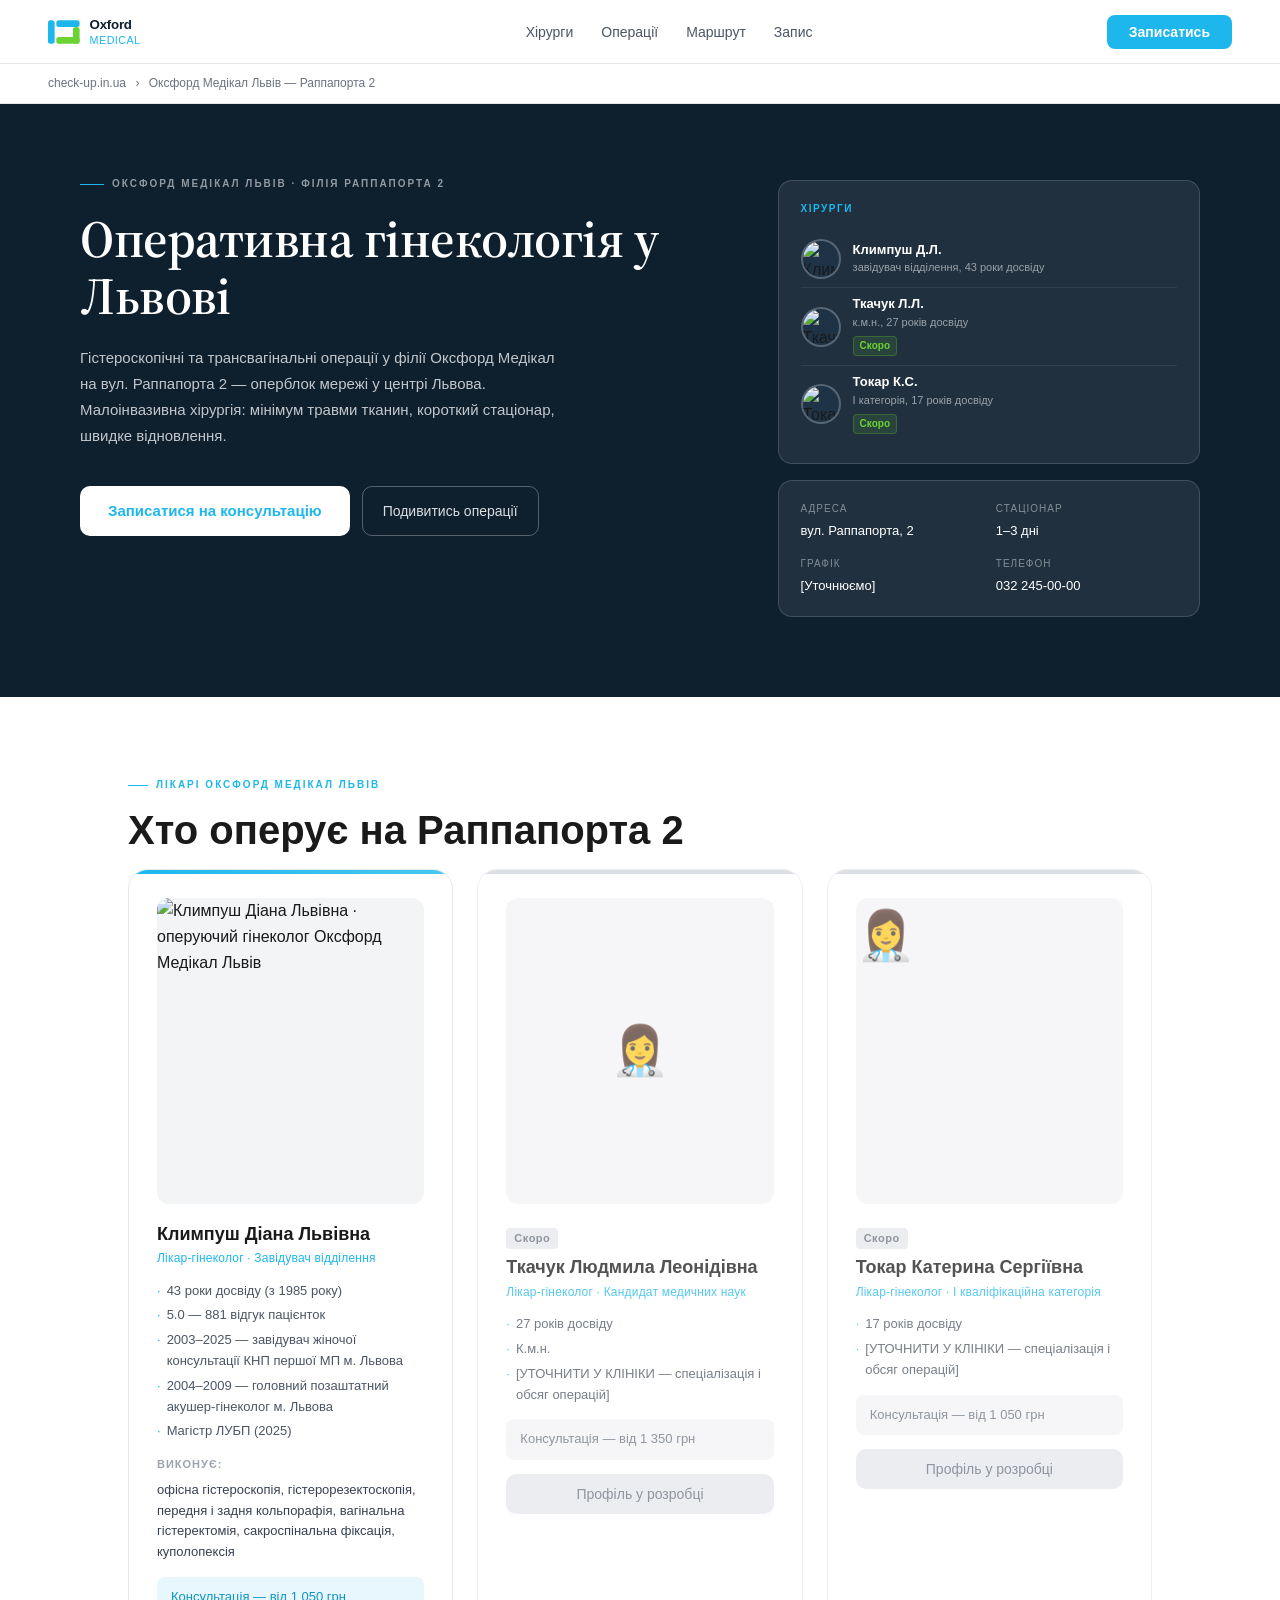
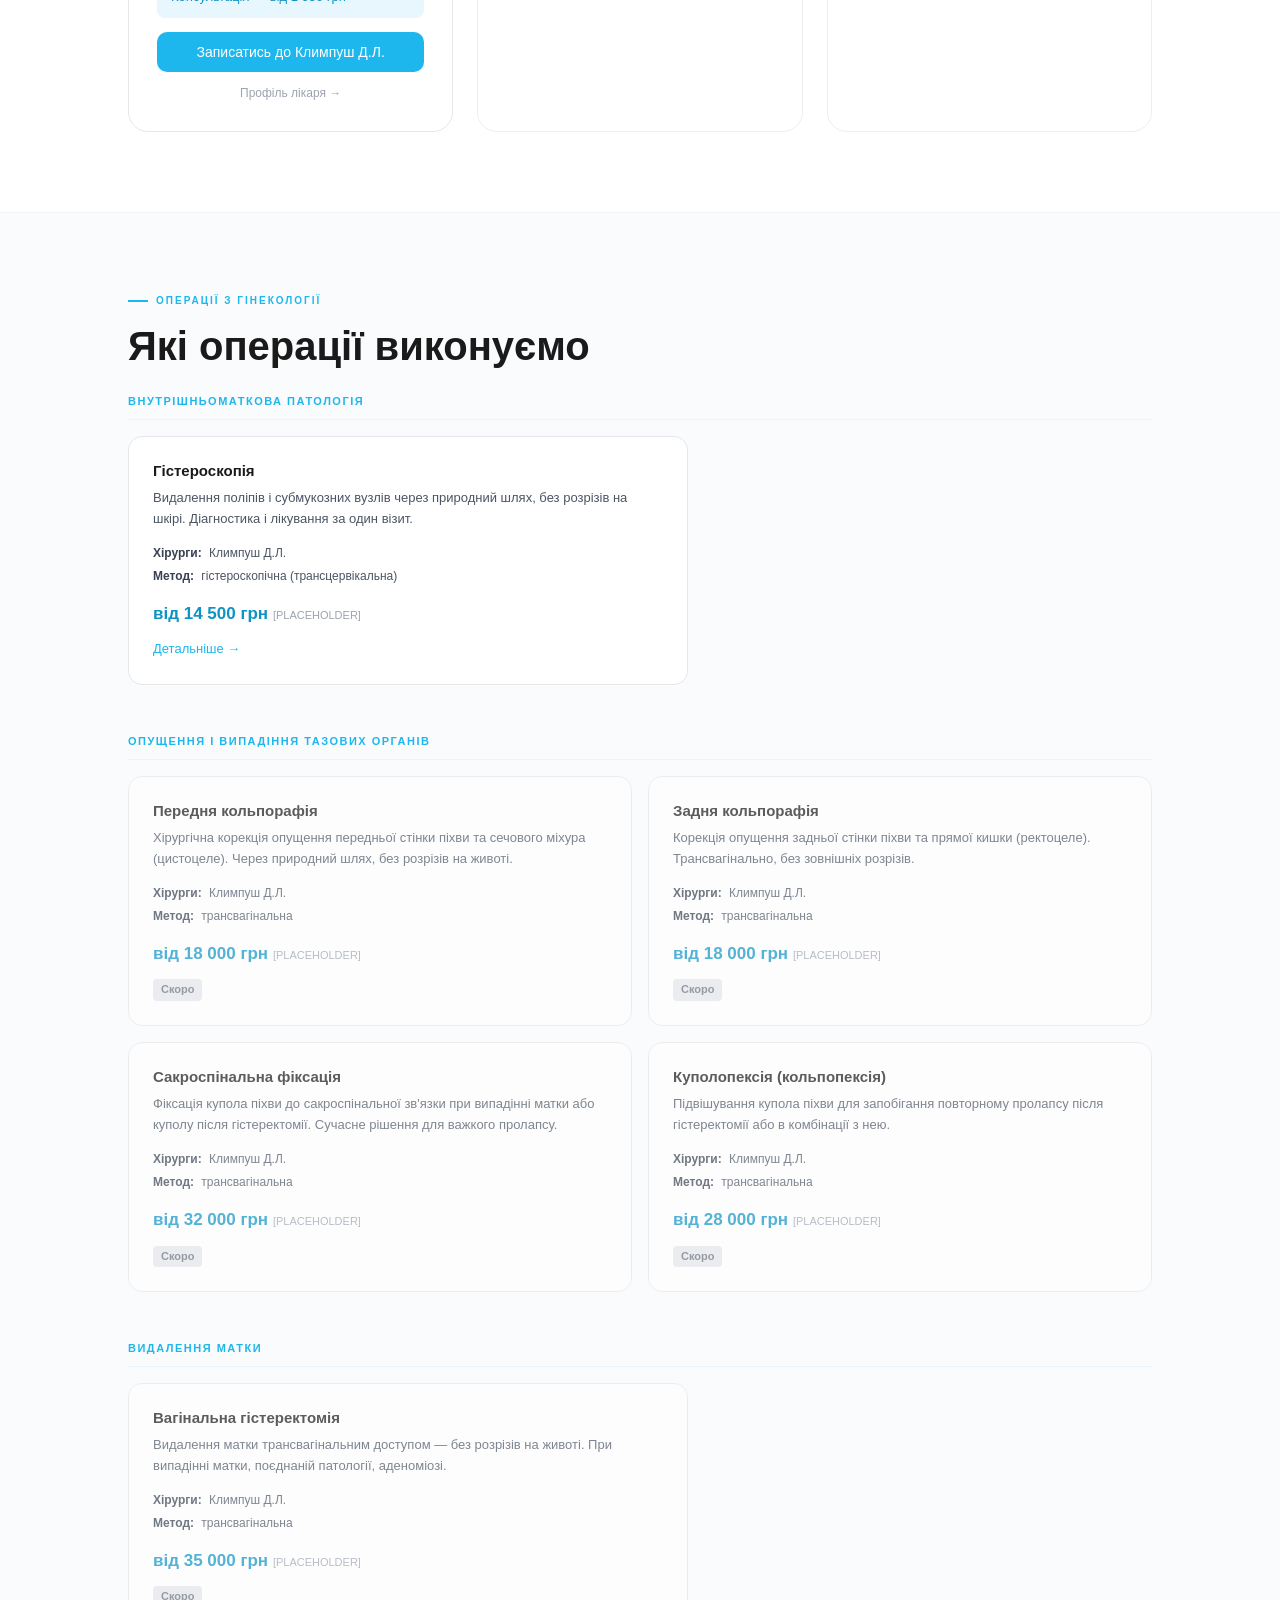
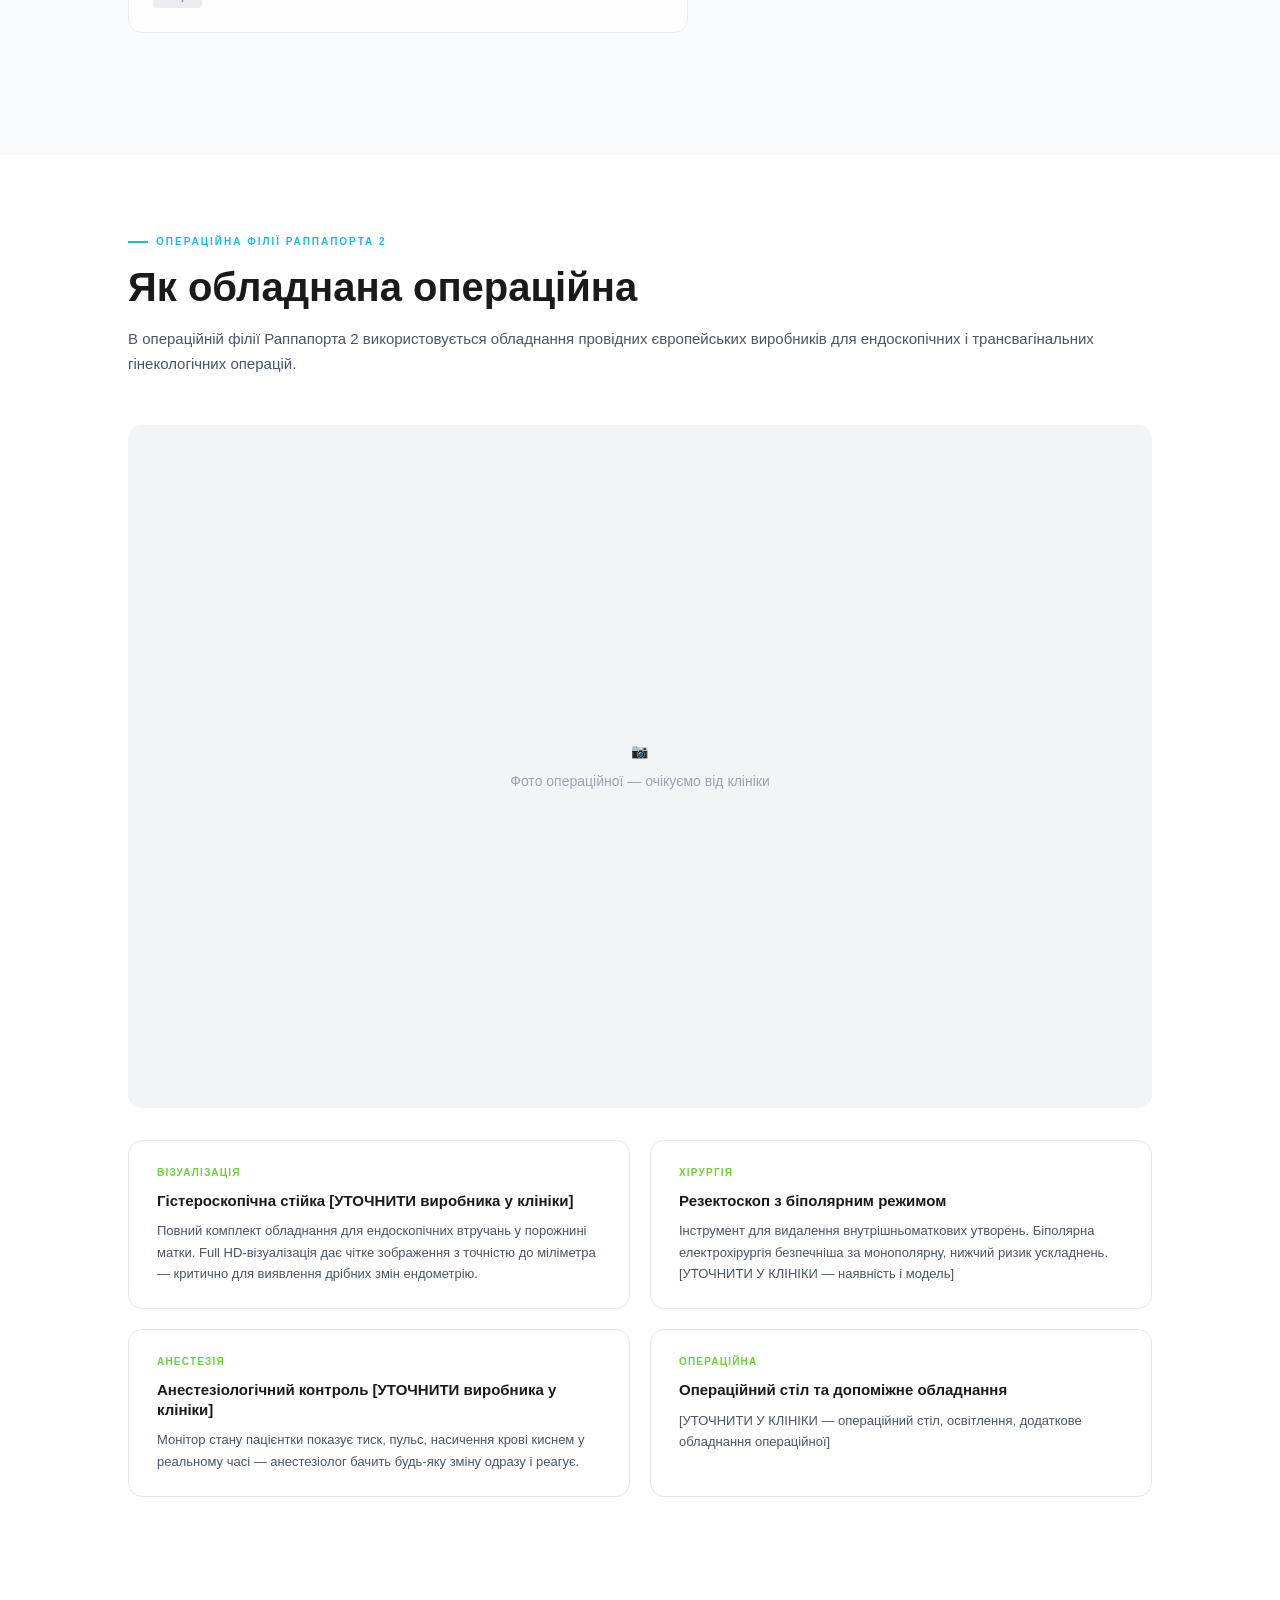
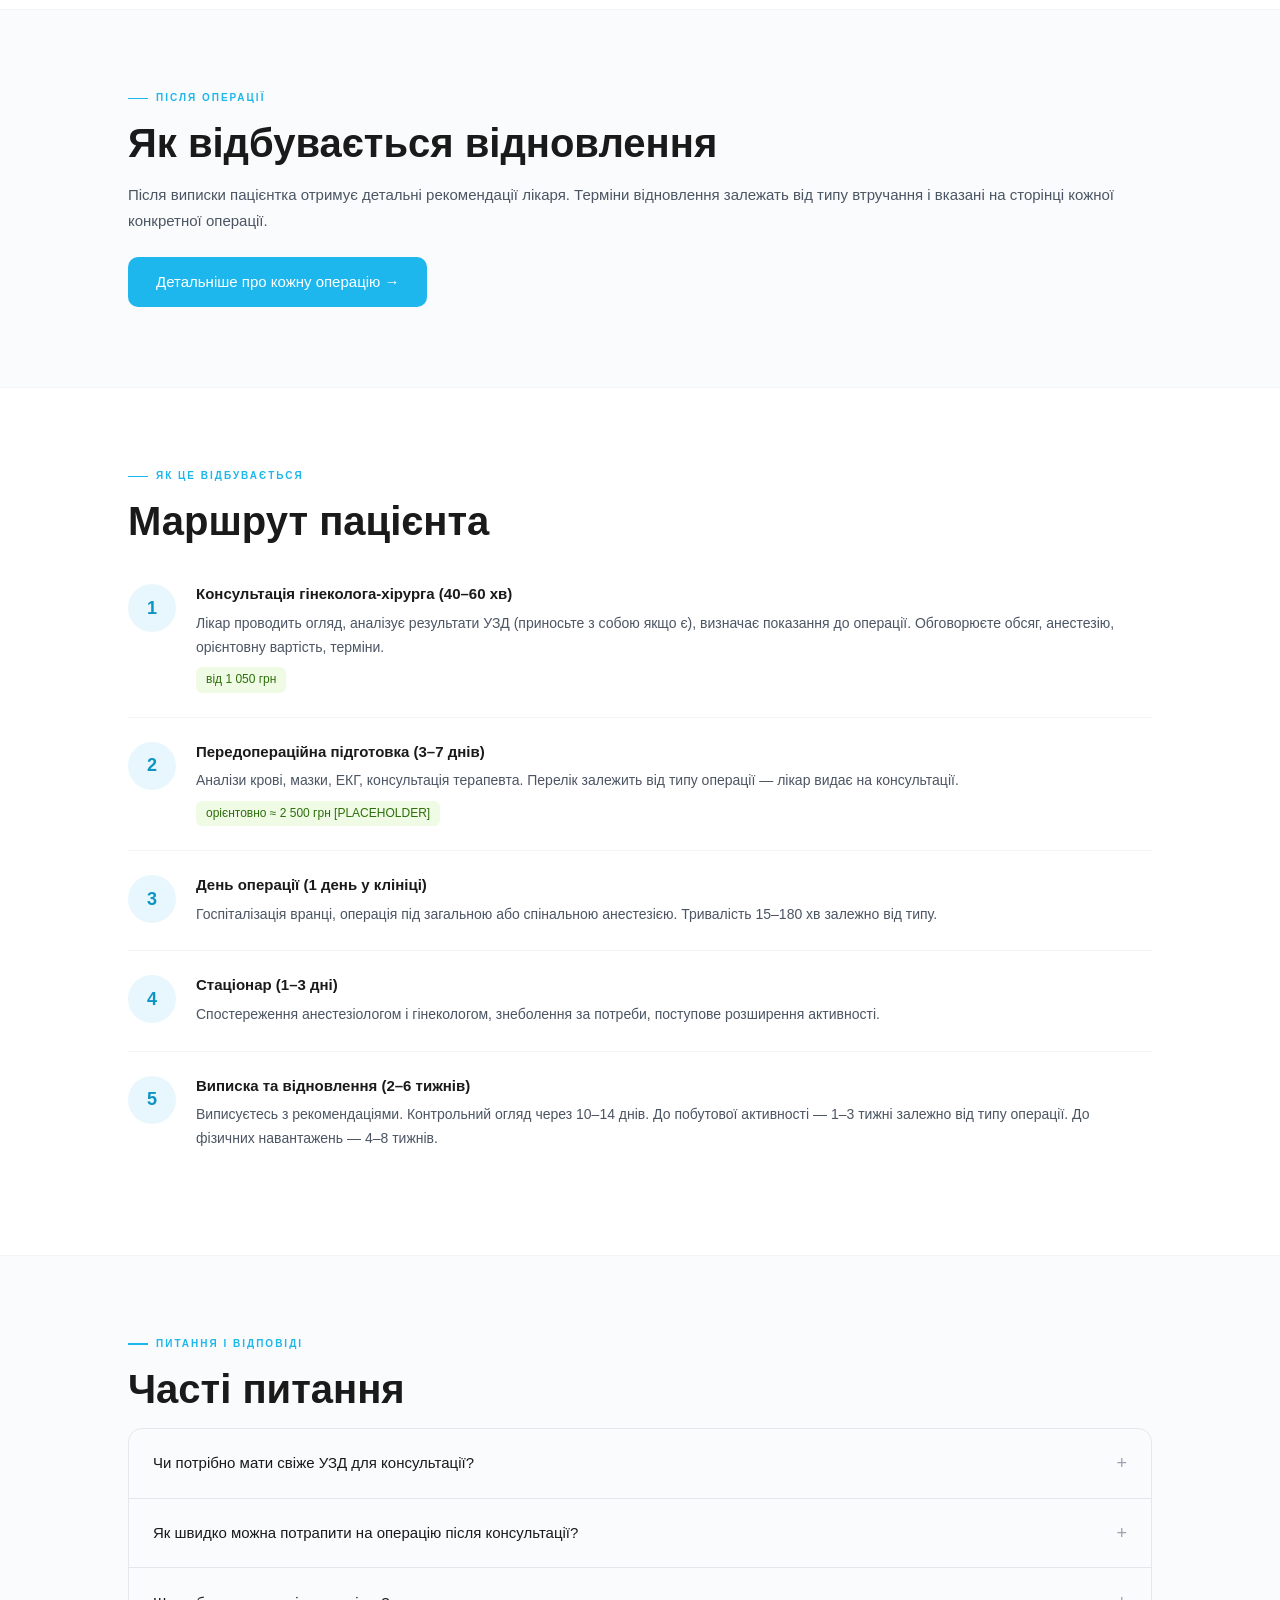
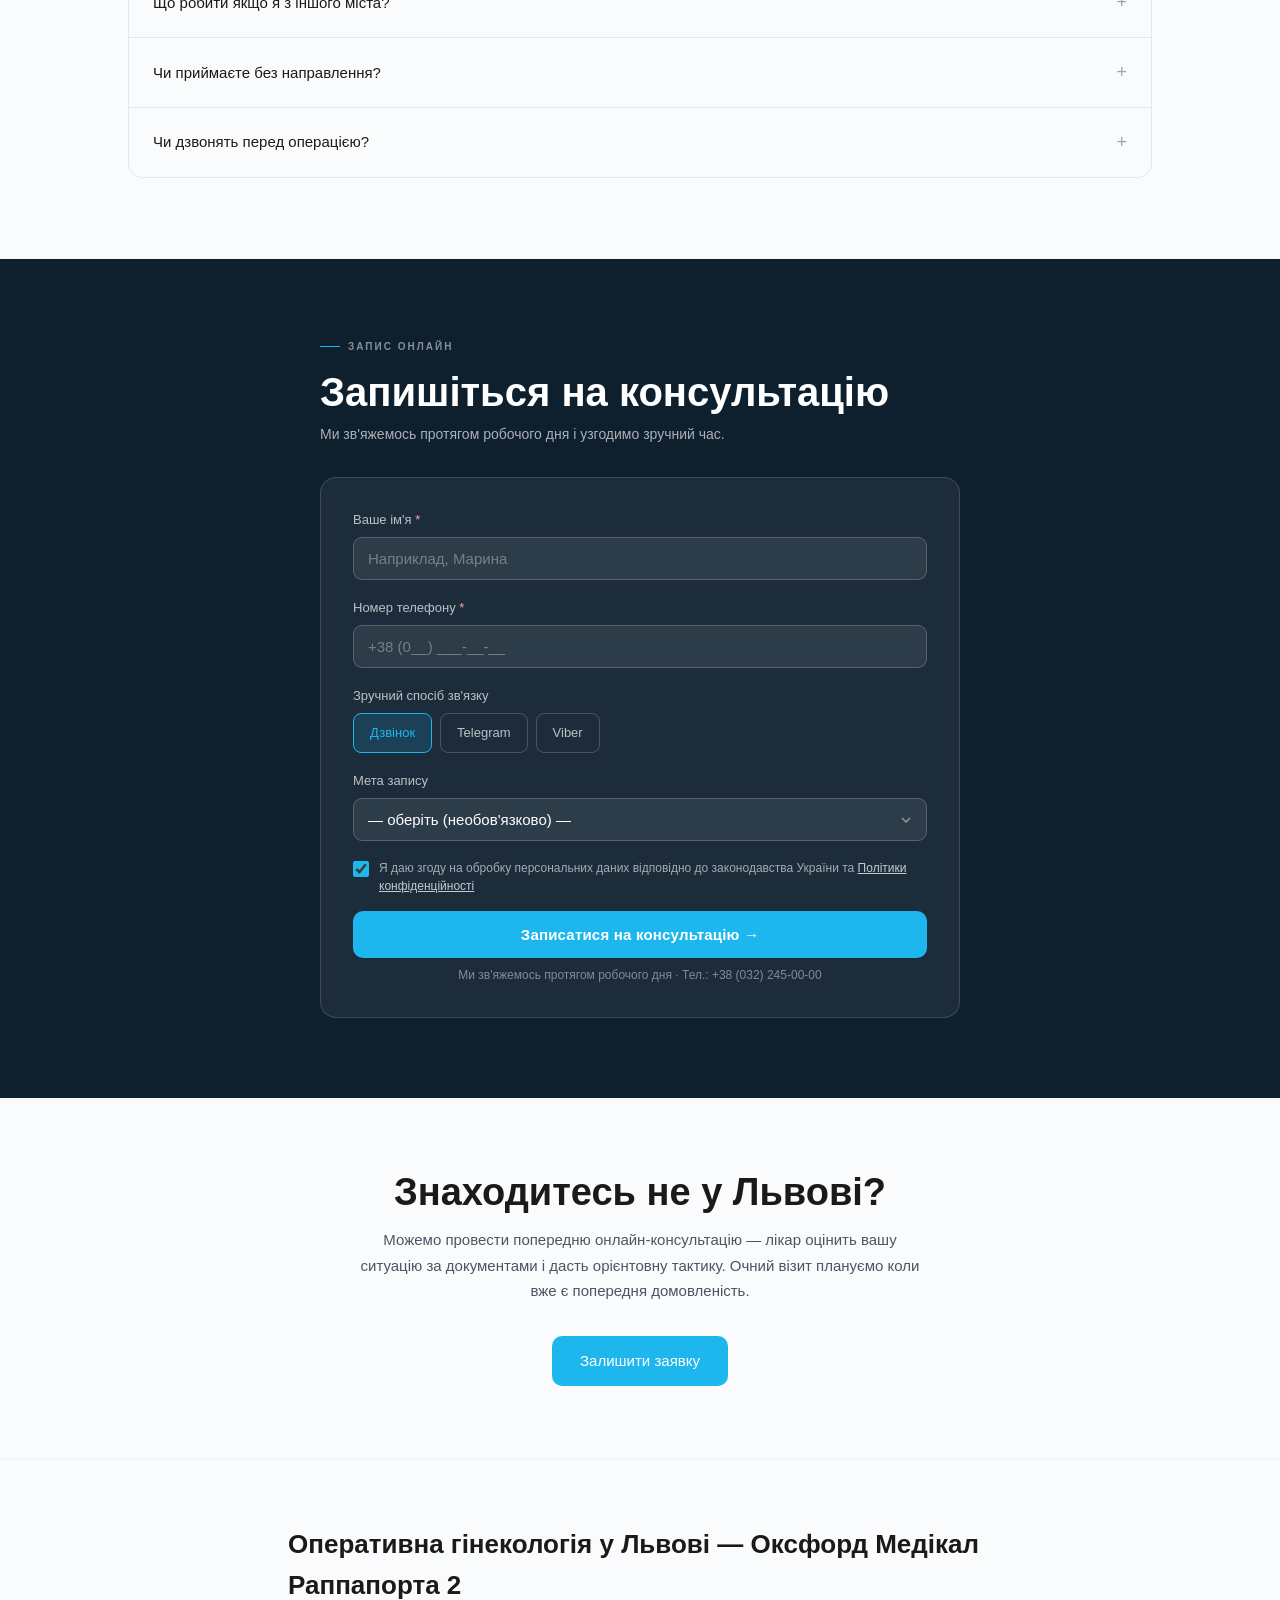
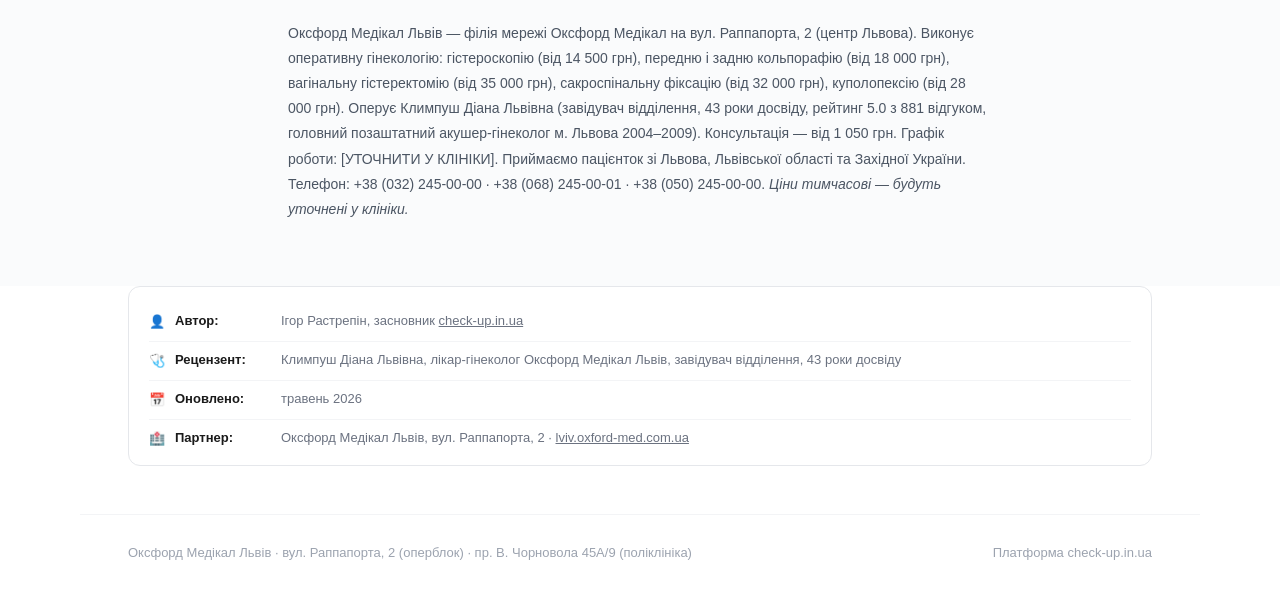
==== lviv/rappaporta/index.html @ 64e769ee "init: Oxford Medical Lviv — Release 1 (3 pages skeleton)" ====
<!DOCTYPE html>
<html lang="uk">
<head>
<meta charset="UTF-8"/>
<meta name="viewport" content="width=device-width,initial-scale=1.0"/>
<title>Оперативна гінекологія у Львові — Оксфорд Медікал, вул. Раппапорта 2</title>
<meta name="description" content="Оперативна гінекологія в Оксфорд Медікал Львів. Гістероскопія (офісна та оперативна), вагінальна гістеректомія, передня і задня кольпорафія, сакроспінальна фіксація, куполопексія. Хірурги вищої категорії. Стаціонар на Раппапорта 2. Запис на консультацію онлайн."/>
<link rel="canonical" href="https://oxford-med.check-up.in.ua/lviv/rappaporta"/>
<script type="application/ld+json">
[
  {
    "@context":"https://schema.org",
    "@type":"MedicalClinic",
    "name":"Оксфорд Медікал Львів — Філія Раппапорта 2",
    "address":{"@type":"PostalAddress","streetAddress":"вул. Раппапорта, 2","addressLocality":"Львів","addressRegion":"Львівська область","addressCountry":"UA"},
    "url":"https://oxford-med.check-up.in.ua/lviv/rappaporta",
    "telephone":"+380322450000",
    "medicalSpecialty":"Gynecology",
    "sameAs":"https://lviv.oxford-med.com.ua/"
  },
  {
    "@context":"https://schema.org",
    "@type":"ItemList",
    "name":"Операції з гінекології — Оксфорд Медікал Львів",
    "itemListElement":[
      {"@type":"ListItem","position":1,"name":"Гістероскопія","url":"https://oxford-med.check-up.in.ua/lviv/gisteroskopia"}
    ]
  },
  {
    "@context":"https://schema.org",
    "@type":"FAQPage",
    "mainEntity":[
      {"@type":"Question","name":"Чи потрібно мати свіже УЗД для консультації?","acceptedAnswer":{"@type":"Answer","text":"Бажано. Якщо у вас є УЗД за останні 1–3 місяці — приносьте з собою. Якщо немає або давніше — лікар може зробити УЗД на консультації або призначити обстеження. Це не критично для першого візиту."}},
      {"@type":"Question","name":"Як швидко можна потрапити на операцію після консультації?","acceptedAnswer":{"@type":"Answer","text":"Зазвичай 7–14 днів — стільки часу займає підготовка (аналізи, ЕКГ, консультація терапевта). Якщо у вас уже є частина обстежень, терміни скорочуються."}},
      {"@type":"Question","name":"Що робити якщо я з іншого міста?","acceptedAnswer":{"@type":"Answer","text":"Можлива попередня онлайн-консультація — лікар оцінює ситуацію за фото документів і УЗД, дає орієнтовну тактику. Очний візит плануємо коли вже є попередня домовленість. Стаціонар надається у клініці на час відновлення."}},
      {"@type":"Question","name":"Чи приймаєте без направлення?","acceptedAnswer":{"@type":"Answer","text":"Так. Запис прямий — за телефоном +38 (032) 245-00-00 або через форму на сайті. Направлення не потрібне."}},
      {"@type":"Question","name":"Чи дзвонять перед операцією?","acceptedAnswer":{"@type":"Answer","text":"Так. Координатор зв'язується з вами після подачі заявки протягом робочого дня, узгоджує дату консультації і відповідає на ваші питання. На самій консультації лікар дає повний план дій."}}
    ]
  },
  {
    "@context":"https://schema.org",
    "@type":"BreadcrumbList",
    "itemListElement":[
      {"@type":"ListItem","position":1,"name":"check-up.in.ua","item":"https://check-up.in.ua"},
      {"@type":"ListItem","position":2,"name":"Оксфорд Медікал Львів","item":"https://oxford-med.check-up.in.ua/lviv/rappaporta"}
    ]
  }
]
</script>
<link rel="stylesheet" href="/assets/css/brand-tokens.css">
<link rel="preconnect" href="https://fonts.googleapis.com"/>
<link rel="preconnect" href="https://fonts.gstatic.com" crossorigin/>
<link href="https://fonts.googleapis.com/css2?family=Source+Serif+4:opsz,wght@8..60,400;8..60,600;8..60,700&family=Fixel+Display:wght@600;700&family=Fixel+Text:wght@400;500;600&display=swap" rel="stylesheet">
<style>
*,*::before,*::after{box-sizing:border-box;margin:0;padding:0}
body{font-family:'Fixel Text',sans-serif;background:#fff;color:var(--gray-900);line-height:1.6;-webkit-font-smoothing:antialiased}

/* NAV */
.nav{display:flex;align-items:center;justify-content:space-between;padding:0 48px;height:64px;border-bottom:1px solid var(--gray-200);position:sticky;top:0;background:rgba(255,255,255,.97);backdrop-filter:blur(8px);z-index:200}
.nav-brand{display:flex;align-items:center;gap:10px;text-decoration:none}
.nav-logo-img{height:40px;width:auto}
.nav-links{display:flex;gap:28px;list-style:none}
.nav-links a{text-decoration:none;color:var(--gray-600);font-size:14px;font-weight:400;cursor:pointer;transition:color .15s}
.nav-links a:hover{color:var(--ox-cyan)}
.nav-cta{background:var(--ox-cyan);color:#fff;border:none;padding:9px 22px;border-radius:8px;font-size:14px;font-weight:600;cursor:pointer;font-family:'Fixel Text',sans-serif;transition:background .2s}
.nav-cta:hover{background:var(--ox-cyan-dark)}

/* BREADCRUMB */
.breadcrumb-nav-top{font-size:12px;color:var(--gray-500);padding:10px 48px;background:#fff;border-bottom:1px solid var(--gray-200)}
.breadcrumb-nav-top a{color:var(--gray-500);text-decoration:none}
.breadcrumb-nav-top a:hover{color:var(--ox-cyan)}
.breadcrumb-nav-top span{margin:0 6px}

/* HERO — темний фон ink, без градієнту */
.hero-dark{background:var(--ink);padding:72px 48px 80px}
.hero-grid{max-width:1120px;margin:0 auto;display:grid;grid-template-columns:1.2fr 0.8fr;gap:64px;align-items:start}
.hero-eyebrow{font-size:10px;font-weight:600;letter-spacing:2px;text-transform:uppercase;color:rgba(255,255,255,.55);margin-bottom:18px;display:flex;align-items:center;gap:8px}
.hero-eyebrow::before{content:'';width:24px;height:1px;background:var(--ox-cyan);flex-shrink:0}
/* H1 — БЕЗ italic, weight 600, normal */
.hero-h1{font-family:'Source Serif 4',serif;font-style:normal;font-weight:600;font-size:52px;color:#fff;line-height:1.1;margin-bottom:20px;letter-spacing:-.5px}
.hero-sub{font-size:15px;color:rgba(255,255,255,.75);line-height:1.75;margin-bottom:36px;max-width:480px}
.hero-actions{display:flex;gap:12px;flex-wrap:wrap}
.btn-primary-white{background:#fff;color:var(--ox-cyan);border:none;padding:13px 28px;border-radius:10px;font-size:15px;font-weight:600;cursor:pointer;font-family:'Fixel Text',sans-serif;transition:all .2s;text-decoration:none;display:inline-block}
.btn-primary-white:hover{background:var(--ox-cyan-light);transform:translateY(-1px)}
.btn-ghost-white{background:transparent;color:rgba(255,255,255,.85);border:1.5px solid rgba(255,255,255,.3);padding:13px 20px;border-radius:10px;font-size:14px;font-weight:500;cursor:pointer;font-family:'Fixel Text',sans-serif;transition:all .2s;text-decoration:none;display:inline-block}
.btn-ghost-white:hover{border-color:rgba(255,255,255,.65);color:#fff}

/* HERO RIGHT */
.hero-right{display:flex;flex-direction:column;gap:16px;margin-top:4px}
.hero-surgeons{background:rgba(255,255,255,.08);border:1px solid rgba(255,255,255,.15);border-radius:14px;padding:20px 22px}
.hero-surgeons-label{font-size:10px;font-weight:600;letter-spacing:1.5px;text-transform:uppercase;color:var(--ox-cyan);margin-bottom:14px}
.surgeon-mini{display:flex;align-items:center;gap:12px;padding:8px 0}
.surgeon-mini+.surgeon-mini{border-top:1px solid rgba(255,255,255,.08)}
.surgeon-mini-avatar{width:40px;height:40px;border-radius:50%;border:2px solid rgba(255,255,255,.25);overflow:hidden;flex-shrink:0;background:var(--ink-soft)}
.surgeon-mini-avatar img{width:100%;height:100%;object-fit:cover;object-position:center top}
.surgeon-mini-name{font-size:13px;font-weight:600;color:#fff;line-height:1.2}
.surgeon-mini-role{font-size:11px;color:rgba(255,255,255,.55);margin-top:2px}
.surgeon-mini-badge{display:inline-block;font-size:10px;font-weight:600;color:var(--ox-green);background:rgba(107,211,51,.12);border:1px solid rgba(107,211,51,.25);border-radius:4px;padding:1px 6px;margin-top:3px}
.hero-metrics{background:rgba(255,255,255,.08);border:1px solid rgba(255,255,255,.15);border-radius:14px;padding:20px 22px;display:grid;grid-template-columns:1fr 1fr;gap:14px}
.metric-label{font-size:10px;font-weight:500;text-transform:uppercase;letter-spacing:1px;color:rgba(255,255,255,.45);margin-bottom:4px}
.metric-value{font-size:13px;color:#fff;font-weight:500}

/* SECTION */
.section{max-width:1120px;margin:0 auto;padding:80px 48px}
.section-eyebrow{font-size:10px;font-weight:600;letter-spacing:2px;text-transform:uppercase;color:var(--ox-cyan);margin-bottom:14px;display:flex;align-items:center;gap:8px}
.section-eyebrow::before{content:'';width:20px;height:1.5px;background:var(--ox-cyan);flex-shrink:0}
.section-title{font-family:'Fixel Display',sans-serif;font-size:40px;font-weight:600;color:var(--gray-900);line-height:1.15;margin-bottom:16px}
.section-sub{font-size:15px;color:var(--gray-600);line-height:1.7;margin-bottom:48px}
.bg-gray{background:var(--gray-50);border-top:1px solid var(--gray-100);border-bottom:1px solid var(--gray-100)}

/* DOCTOR CARDS */
.doctors-grid{display:grid;grid-template-columns:repeat(3,1fr);gap:24px}
.doc-card{border:1.5px solid var(--gray-200);border-radius:20px;padding:28px;transition:all .25s;position:relative;overflow:hidden;background:#fff}
.doc-card.live:hover{border-color:var(--ox-cyan);box-shadow:var(--shadow-lg);transform:translateY(-2px)}
.doc-card.placeholder{opacity:.75}
.dc-tag-strip{position:absolute;top:0;left:0;right:0;height:4px;border-radius:20px 20px 0 0}
.dc-strip-cyan{background:linear-gradient(90deg,var(--ox-cyan),#48C7F0)}
.dc-strip-muted{background:var(--gray-300)}
.doc-photo{width:100%;aspect-ratio:280/320;border-radius:12px;overflow:hidden;margin-bottom:20px;background:var(--gray-100)}
.doc-photo img{width:100%;height:100%;object-fit:cover;object-position:center top}
.doc-name{font-family:'Fixel Display',sans-serif;font-size:18px;font-weight:600;color:var(--gray-900);margin-bottom:4px;line-height:1.2}
.doc-role{font-size:12px;color:var(--ox-cyan);font-weight:500;margin-bottom:12px;letter-spacing:.2px}
.doc-creds{display:flex;flex-direction:column;gap:4px;margin-bottom:14px}
.doc-cred-item{font-size:13px;color:var(--gray-600);display:flex;align-items:flex-start;gap:6px}
.doc-cred-item::before{content:'·';color:var(--ox-cyan);flex-shrink:0}
.doc-performs{margin-bottom:14px}
.doc-performs-label{font-size:11px;font-weight:600;text-transform:uppercase;letter-spacing:1px;color:var(--gray-400);margin-bottom:6px}
.doc-performs-list{font-size:13px;color:var(--gray-700);line-height:1.6}
.doc-price-row{background:var(--ox-cyan-light);border-radius:8px;padding:10px 14px;font-size:13px;color:var(--ox-cyan-dark);font-weight:500;margin-bottom:14px}
.doc-book{width:100%;border:none;padding:12px;border-radius:10px;font-size:14px;font-weight:500;cursor:pointer;font-family:'Fixel Text',sans-serif;transition:all .2s;margin-bottom:8px}
.db-cyan{background:var(--ox-cyan);color:#fff}
.db-cyan:hover{background:var(--ox-cyan-dark)}
.db-disabled{background:var(--gray-200);color:var(--gray-500);cursor:not-allowed}
.dc-profile-link{display:block;text-align:center;font-size:12px;color:var(--gray-400);text-decoration:none;margin-top:4px}
.dc-profile-link:hover{color:var(--ox-cyan)}
.soon-badge{display:inline-block;background:var(--gray-200);color:var(--gray-500);font-size:11px;font-weight:600;border-radius:4px;padding:2px 8px;margin-bottom:8px;letter-spacing:.5px}

/* OPERATIONS CARDS */
.ops-group{margin-bottom:40px}
.ops-group-label{font-size:11px;font-weight:600;letter-spacing:1.5px;text-transform:uppercase;color:var(--ox-cyan);padding:8px 0;margin-bottom:16px;border-bottom:1px solid var(--ox-cyan-light);display:flex;align-items:center;gap:8px}
.ops-grid{display:grid;grid-template-columns:repeat(3,1fr);gap:16px}
.ops-grid-2{grid-template-columns:repeat(2,1fr)}
.ops-grid-1{grid-template-columns:1fr;max-width:560px}
.ops-card{background:#fff;border:1.5px solid var(--gray-200);border-radius:14px;padding:24px;display:flex;flex-direction:column;transition:all .2s;text-decoration:none;color:inherit}
.ops-card.live:hover{border-color:var(--ox-cyan);box-shadow:var(--shadow-md);transform:translateY(-1px)}
.ops-card.placeholder-card{opacity:.7;pointer-events:none}
.ops-name{font-size:15px;font-weight:600;color:var(--gray-900);margin-bottom:8px;line-height:1.3}
.ops-desc{font-size:13px;color:var(--gray-600);line-height:1.6;margin-bottom:14px;flex:1}
.ops-surgeons{font-size:12px;color:var(--gray-600);margin-bottom:4px}
.ops-surgeons strong,.ops-method strong{font-weight:600;color:var(--gray-700);margin-right:4px}
.ops-method{font-size:12px;color:var(--gray-600);margin-bottom:14px}
.ops-price{font-size:17px;font-weight:700;color:var(--ox-cyan-dark);margin-bottom:12px}
.ops-link{font-size:13px;color:var(--ox-cyan);font-weight:500;display:flex;align-items:center;gap:4px;margin-top:auto}
.ops-badge-soon{display:inline-block;background:var(--gray-200);color:var(--gray-500);font-size:11px;font-weight:600;border-radius:4px;padding:2px 8px;margin-top:auto;align-self:flex-start}

/* PLACEHOLDER BLOCK */
.placeholder-block{background:var(--gray-50);border:1.5px dashed var(--gray-300);border-radius:14px;padding:40px 32px;text-align:center;max-width:640px}
.placeholder-block p{font-size:14px;color:var(--gray-600);line-height:1.75;margin-bottom:20px}
.btn-placeholder{background:transparent;color:var(--ox-cyan);border:1.5px solid var(--ox-cyan);padding:10px 22px;border-radius:8px;font-size:14px;font-weight:500;cursor:pointer;font-family:'Fixel Text',sans-serif;transition:all .2s;text-decoration:none;display:inline-block}
.btn-placeholder:hover{background:var(--ox-cyan-light)}

/* EQUIPMENT CARDS */
.equip-grid{display:grid;grid-template-columns:repeat(2,1fr);gap:20px;margin-bottom:32px}
.equip-card{background:#fff;border:1.5px solid var(--gray-200);border-radius:14px;padding:24px 28px;transition:all .2s}
.equip-card:hover{border-color:var(--ox-cyan);box-shadow:var(--shadow-md)}
.equip-tag{font-size:10px;font-weight:600;letter-spacing:1.2px;text-transform:uppercase;color:var(--ox-green);margin-bottom:10px}
.equip-name{font-size:15px;font-weight:600;color:var(--gray-900);margin-bottom:10px;line-height:1.3}
.equip-desc{font-size:13px;color:var(--gray-600);line-height:1.65}
.or-photo{width:100%;border-radius:14px;overflow:hidden;margin:0 0 32px;aspect-ratio:3/2;background:var(--gray-100);display:flex;align-items:center;justify-content:center}
.or-photo img{width:100%;height:100%;object-fit:cover;display:block}
.or-photo-placeholder{font-size:14px;color:var(--gray-400);text-align:center}

/* ROUTE STEPS */
.route-steps{display:flex;flex-direction:column;gap:0}
.route-step{display:grid;grid-template-columns:48px 1fr;gap:20px;padding:24px 0;border-bottom:1px solid var(--gray-100)}
.route-step:last-child{border-bottom:none}
.step-num{width:48px;height:48px;border-radius:50%;background:var(--ox-cyan-light);color:var(--ox-cyan-dark);font-size:18px;font-weight:700;display:flex;align-items:center;justify-content:center;flex-shrink:0;font-family:'Fixel Display',sans-serif}
.step-title{font-size:15px;font-weight:600;color:var(--gray-900);margin-bottom:8px;line-height:1.3}
.step-desc{font-size:14px;color:var(--gray-600);line-height:1.7}
.step-note{display:inline-block;background:var(--ox-green-light);border-radius:6px;padding:3px 10px;font-size:12px;color:#2d6e0b;font-weight:500;margin-top:8px}

/* FAQ */
.faq-list{display:flex;flex-direction:column;border:1px solid var(--gray-200);border-radius:14px;overflow:hidden}
.faq-item{border-bottom:1px solid var(--gray-200)}
.faq-item:last-child{border-bottom:none}
.faq-q{display:flex;align-items:center;justify-content:space-between;padding:20px 24px;cursor:pointer;font-size:15px;font-weight:500;color:var(--gray-900);transition:background .15s;gap:12px}
.faq-q:hover{background:var(--gray-50)}
.faq-q.open{color:var(--ox-cyan)}
.faq-icon{font-size:18px;color:var(--gray-400);transition:transform .2s;flex-shrink:0}
.faq-q.open .faq-icon{transform:rotate(45deg);color:var(--ox-cyan)}
.faq-a{overflow:hidden;max-height:0;padding:0 24px;font-size:14px;color:var(--gray-600);line-height:1.7;transition:max-height .3s ease,padding .3s ease}
.faq-a.open{max-height:600px;padding:0 24px 20px}

/* INLINE FORM */
.inline-form-section{background:var(--ink);padding:80px 48px}
.inline-form-inner{max-width:640px;margin:0 auto}
.inline-form-eyebrow{font-size:10px;font-weight:600;letter-spacing:2px;text-transform:uppercase;color:rgba(255,255,255,.5);margin-bottom:14px;display:flex;align-items:center;gap:8px}
.inline-form-eyebrow::before{content:'';width:20px;height:1px;background:var(--ox-cyan);flex-shrink:0}
.inline-form-title{font-family:'Fixel Display',sans-serif;font-size:40px;font-weight:600;color:#fff;margin-bottom:8px;line-height:1.15}
.inline-form-sub{font-size:14px;color:rgba(255,255,255,.65);margin-bottom:32px;line-height:1.6}
.if-form{background:rgba(255,255,255,.06);border:1px solid rgba(255,255,255,.15);border-radius:16px;padding:32px}
.if-field{margin-bottom:18px}
.if-field label{display:block;font-size:13px;font-weight:500;color:rgba(255,255,255,.7);margin-bottom:6px}
.if-field input,.if-field select{width:100%;padding:12px 14px;border:1.5px solid rgba(255,255,255,.2);border-radius:9px;font-family:'Fixel Text',sans-serif;font-size:15px;color:#fff;background:rgba(255,255,255,.08);outline:none;transition:border-color .15s;box-sizing:border-box}
.if-field input::placeholder{color:rgba(255,255,255,.35)}
.if-field input:focus,.if-field select:focus{border-color:var(--ox-cyan)}
.if-field select{cursor:pointer;appearance:none;background-image:url("data:image/svg+xml,%3Csvg xmlns='http://www.w3.org/2000/svg' width='16' height='16' viewBox='0 0 24 24' fill='none' stroke='rgba(255,255,255,.5)' stroke-width='2'%3E%3Cpolyline points='6 9 12 15 18 9'/%3E%3C/svg%3E");background-repeat:no-repeat;background-position:right 12px center}
.if-field select option{background:#0E1F2E;color:#fff}
.if-field input.if-err{border-color:#fca5a5}
.if-ferr{color:#fca5a5;font-size:11px;margin-top:4px;display:none}
.if-pills{display:flex;gap:8px;flex-wrap:wrap}
.if-pill{padding:9px 16px;border:1.5px solid rgba(255,255,255,.2);border-radius:8px;cursor:pointer;font-size:13px;font-weight:500;font-family:'Fixel Text',sans-serif;background:transparent;color:rgba(255,255,255,.7);transition:all .15s;user-select:none}
.if-pill.sel{border-color:var(--ox-cyan);background:rgba(29,183,237,.15);color:var(--ox-cyan)}
.if-consent{display:flex;align-items:flex-start;gap:10px;margin:16px 0;font-size:12px;color:rgba(255,255,255,.6);line-height:1.5;cursor:pointer}
.if-consent input{margin-top:2px;flex-shrink:0;cursor:pointer;width:16px;height:16px;accent-color:var(--ox-cyan)}
.if-consent a{color:rgba(255,255,255,.75);text-decoration:underline}
.if-honey{display:none}
.if-submit{width:100%;background:var(--ox-cyan);border:none;border-radius:10px;padding:15px;font-family:'Fixel Text',sans-serif;font-size:15px;font-weight:600;color:#fff;cursor:pointer;transition:background .2s;letter-spacing:.2px}
.if-submit:hover{background:var(--ox-cyan-dark)}
.if-submit:disabled{background:rgba(255,255,255,.2);cursor:not-allowed;color:rgba(255,255,255,.5)}
.if-hint{font-size:12px;color:rgba(255,255,255,.45);text-align:center;margin-top:8px}
.if-errblock{background:rgba(252,165,165,.15);border:1px solid rgba(252,165,165,.4);border-radius:8px;padding:10px 14px;color:#fca5a5;font-size:13px;margin-top:8px;display:none}
.if-success{text-align:center;padding:24px 0;display:none}
.if-success-icon{font-size:48px;margin-bottom:12px;color:var(--ox-green)}
.if-success-title{font-family:'Fixel Display',sans-serif;font-size:28px;font-weight:600;color:#fff;margin-bottom:8px}
.if-success-sub{font-size:14px;color:rgba(255,255,255,.65);line-height:1.6}

/* CTA BANNER */
.cta-section{background:var(--gray-50);border-top:1px solid var(--gray-100);border-bottom:1px solid var(--gray-100);padding:72px 48px;text-align:center}
.cta-title{font-family:'Fixel Display',sans-serif;font-size:38px;font-weight:600;color:var(--gray-900);margin-bottom:12px;line-height:1.15}
.cta-sub{font-size:15px;color:var(--gray-600);margin-bottom:32px;line-height:1.7;max-width:560px;margin-left:auto;margin-right:auto}
.btn-primary{background:var(--ox-cyan);color:#fff;border:none;padding:13px 28px;border-radius:10px;font-size:15px;font-weight:500;cursor:pointer;font-family:'Fixel Text',sans-serif;transition:all .2s;text-decoration:none;display:inline-block}
.btn-primary:hover{background:var(--ox-cyan-dark)}

/* GEO */
.geo-section{background:var(--gray-50);border-top:1px solid var(--gray-100)}
.geo-inner{max-width:800px;margin:0 auto;padding:64px 48px}
.geo-inner h2{font-family:'Fixel Display',sans-serif;font-size:26px;font-weight:600;color:var(--gray-900);margin-bottom:14px}
.geo-inner p{font-size:14px;color:var(--gray-600);line-height:1.8;max-width:760px}

/* EEAT */
.eeat-block{background:#fff;border:1px solid var(--gray-200);border-radius:12px;padding:16px 20px;margin:0 auto 0;max-width:1120px}
.eeat-row{display:flex;align-items:flex-start;gap:10px;padding:8px 0;border-bottom:1px solid var(--gray-100);font-size:13px}
.eeat-row:last-child{border-bottom:none;padding-bottom:0}
.eeat-icon{color:var(--ox-cyan);flex-shrink:0;margin-top:1px}
.eeat-label{font-weight:600;color:var(--gray-900);margin-right:6px;min-width:90px}
.eeat-value{color:var(--gray-500);line-height:1.55}

/* FOOTER */
.site-footer{border-top:1px solid var(--gray-100);padding:28px 48px;display:flex;justify-content:space-between;align-items:center;max-width:1120px;margin:0 auto;font-size:13px;color:var(--gray-400);flex-wrap:wrap;gap:8px}
.site-footer a{color:var(--gray-400);text-decoration:none}

/* MOBILE */
@media(max-width:767px){
  .nav{padding:0 20px}
  .nav-links{display:none}
  .breadcrumb-nav-top{padding:10px 20px}
  .hero-dark{padding:48px 24px 56px}
  .hero-grid{grid-template-columns:1fr;gap:32px}
  .hero-h1{font-size:38px}
  .hero-sub{font-size:14px;max-width:100%}
  .hero-metrics{grid-template-columns:1fr 1fr}
  .section{padding:56px 24px}
  .section-title{font-size:32px}
  .equip-grid{grid-template-columns:1fr}
  .doctors-grid{grid-template-columns:1fr}
  .ops-grid,.ops-grid-2,.ops-grid-1{grid-template-columns:1fr}
  .inline-form-section{padding:56px 24px}
  .inline-form-title{font-size:32px}
  .if-form{padding:24px}
  .cta-section{padding:56px 24px}
  .cta-title{font-size:30px}
  .geo-inner{padding:48px 24px}
  .site-footer{padding:24px;flex-direction:column;text-align:center}
}
</style>
</head>
<body data-page-slug="lviv-rappaporta">

<!-- NAV -->
<nav class="nav">
  <a class="nav-brand" href="/lviv/rappaporta">
    <img class="nav-logo-img" src="/assets/logo/oxford-medical-logo.svg" alt="Oxford Medical Львів" onerror="this.style.display='none'">
  </a>
  <ul class="nav-links">
    <li><a href="#doctors">Хірурги</a></li>
    <li><a href="#operations">Операції</a></li>
    <li><a href="#route">Маршрут</a></li>
    <li><a href="#booking-form">Запис</a></li>
  </ul>
  <button class="nav-cta" onclick="openBookingModal({sourceCTA:'header'})">Записатись</button>
</nav>

<!-- BREADCRUMB -->
<nav class="breadcrumb-nav-top" aria-label="Breadcrumb">
  <a href="https://check-up.in.ua">check-up.in.ua</a>
  <span>›</span>
  Оксфорд Медікал Львів — Раппапорта 2
</nav>

<!-- БЛОК 1: HERO -->
<div class="hero-dark">
  <div class="hero-grid">
    <!-- LEFT -->
    <div>
      <div class="hero-eyebrow">ОКСФОРД МЕДІКАЛ ЛЬВІВ · ФІЛІЯ РАППАПОРТА 2</div>
      <h1 class="hero-h1">Оперативна гінекологія у Львові</h1>
      <p class="hero-sub">Гістероскопічні та трансвагінальні операції у філії Оксфорд Медікал на вул. Раппапорта 2 — оперблок мережі у центрі Львова. Малоінвазивна хірургія: мінімум травми тканин, короткий стаціонар, швидке відновлення.</p>
      <div class="hero-actions">
        <button class="btn-primary-white" onclick="openBookingModal({sourceCTA:'lviv_rappaporta_hero'})">Записатися на консультацію</button>
        <a class="btn-ghost-white" href="#operations">Подивитись операції</a>
      </div>
    </div>
    <!-- RIGHT -->
    <div class="hero-right">
      <div class="hero-surgeons">
        <div class="hero-surgeons-label">ХІРУРГИ</div>
        <div class="surgeon-mini">
          <div class="surgeon-mini-avatar">
            <img src="/assets/images/lviv/doctors/oxford-med-lviv-doctor-klimpush-card.webp" alt="Климпуш Д.Л." loading="eager" onerror="this.parentElement.style.background='var(--ink-soft)'">
          </div>
          <div>
            <div class="surgeon-mini-name">Климпуш Д.Л.</div>
            <div class="surgeon-mini-role">завідувач відділення, 43 роки досвіду</div>
          </div>
        </div>
        <div class="surgeon-mini">
          <div class="surgeon-mini-avatar">
            <img src="/assets/images/lviv/doctors/oxford-med-lviv-doctor-tkachuk-card.webp" alt="Ткачук Л.Л." loading="eager" onerror="this.parentElement.style.background='var(--ink-soft)'">
          </div>
          <div>
            <div class="surgeon-mini-name">Ткачук Л.Л.</div>
            <div class="surgeon-mini-role">к.м.н., 27 років досвіду</div>
            <div class="surgeon-mini-badge">Скоро</div>
          </div>
        </div>
        <div class="surgeon-mini">
          <div class="surgeon-mini-avatar">
            <img src="/assets/images/lviv/doctors/oxford-med-lviv-doctor-tokar-card.webp" alt="Токар К.С." loading="eager" onerror="this.parentElement.style.background='var(--ink-soft)'">
          </div>
          <div>
            <div class="surgeon-mini-name">Токар К.С.</div>
            <div class="surgeon-mini-role">I категорія, 17 років досвіду</div>
            <div class="surgeon-mini-badge">Скоро</div>
          </div>
        </div>
      </div>
      <div class="hero-metrics">
        <div class="metric-item">
          <div class="metric-label">Адреса</div>
          <div class="metric-value">вул. Раппапорта, 2</div>
        </div>
        <div class="metric-item">
          <div class="metric-label">Стаціонар</div>
          <div class="metric-value">1–3 дні</div>
        </div>
        <div class="metric-item">
          <div class="metric-label">Графік</div>
          <div class="metric-value">[Уточнюємо]</div>
        </div>
        <div class="metric-item">
          <div class="metric-label">Телефон</div>
          <div class="metric-value">032 245-00-00</div>
        </div>
      </div>
    </div>
  </div>
</div>

<!-- БЛОК 2: ХІРУРГИ -->
<section class="section" id="doctors">
  <div class="section-eyebrow">ЛІКАРІ ОКСФОРД МЕДІКАЛ ЛЬВІВ</div>
  <h2 class="section-title">Хто оперує на Раппапорта 2</h2>
  <div class="doctors-grid">

    <!-- Климпуш — LIVE -->
    <div class="doc-card live">
      <div class="dc-tag-strip dc-strip-cyan"></div>
      <div class="doc-photo">
        <picture>
          <source srcset="/assets/images/lviv/doctors/oxford-med-lviv-doctor-klimpush-card.webp" type="image/webp">
          <img src="/assets/images/lviv/doctors/oxford-med-lviv-doctor-klimpush-card.jpg"
               alt="Климпуш Діана Львівна · оперуючий гінеколог Оксфорд Медікал Львів"
               width="280" height="320" loading="lazy" decoding="async">
        </picture>
      </div>
      <div class="doc-name">Климпуш Діана Львівна</div>
      <div class="doc-role">Лікар-гінеколог · Завідувач відділення</div>
      <div class="doc-creds">
        <div class="doc-cred-item">43 роки досвіду (з 1985 року)</div>
        <div class="doc-cred-item">5.0 — 881 відгук пацієнток</div>
        <div class="doc-cred-item">2003–2025 — завідувач жіночої консультації КНП першої МП м. Львова</div>
        <div class="doc-cred-item">2004–2009 — головний позаштатний акушер-гінеколог м. Львова</div>
        <div class="doc-cred-item">Магістр ЛУБП (2025)</div>
      </div>
      <div class="doc-performs">
        <div class="doc-performs-label">Виконує:</div>
        <div class="doc-performs-list">офісна гістероскопія, гістерорезектоскопія, передня і задня кольпорафія, вагінальна гістеректомія, сакроспінальна фіксація, куполопексія</div>
      </div>
      <div class="doc-price-row">Консультація — від 1 050 грн</div>
      <button class="doc-book db-cyan" onclick="openBookingModal({prefilledDoctor:'klimpush',sourceCTA:'lviv_rappaporta_doctor_card'})">Записатись до Климпуш Д.Л.</button>
      <a class="dc-profile-link" href="/lviv/doctors/klimpush">Профіль лікаря →</a>
    </div>

    <!-- Ткачук — PLACEHOLDER -->
    <div class="doc-card placeholder">
      <div class="dc-tag-strip dc-strip-muted"></div>
      <div class="doc-photo" style="display:flex;align-items:center;justify-content:center;">
        <picture>
          <source srcset="/assets/images/lviv/doctors/oxford-med-lviv-doctor-tkachuk-card.webp" type="image/webp">
          <img src="/assets/images/lviv/doctors/oxford-med-lviv-doctor-tkachuk-card.jpg"
               alt="Ткачук Людмила Леонідівна · гінеколог Оксфорд Медікал Львів"
               width="280" height="320" loading="lazy" decoding="async"
               onerror="this.closest('.doc-photo').innerHTML='<div style=\'font-size:48px;color:var(--gray-300)\'>👩‍⚕️</div>'">
        </picture>
      </div>
      <div class="soon-badge">Скоро</div>
      <div class="doc-name">Ткачук Людмила Леонідівна</div>
      <div class="doc-role">Лікар-гінеколог · Кандидат медичних наук</div>
      <div class="doc-creds">
        <div class="doc-cred-item">27 років досвіду</div>
        <div class="doc-cred-item">К.м.н.</div>
        <div class="doc-cred-item">[УТОЧНИТИ У КЛІНІКИ — спеціалізація і обсяг операцій]</div>
      </div>
      <div class="doc-price-row" style="background:var(--gray-100);color:var(--gray-500);">Консультація — від 1 350 грн</div>
      <button class="doc-book db-disabled" disabled>Профіль у розробці</button>
    </div>

    <!-- Токар — PLACEHOLDER -->
    <div class="doc-card placeholder">
      <div class="dc-tag-strip dc-strip-muted"></div>
      <div class="doc-photo">
        <picture>
          <source srcset="/assets/images/lviv/doctors/oxford-med-lviv-doctor-tokar-card.webp" type="image/webp">
          <img src="/assets/images/lviv/doctors/oxford-med-lviv-doctor-tokar-card.jpg"
               alt="Токар Катерина Сергіївна · гінеколог Оксфорд Медікал Львів"
               width="280" height="320" loading="lazy" decoding="async"
               onerror="this.closest('.doc-photo').innerHTML='<div style=\'font-size:48px;color:var(--gray-300)\'>👩‍⚕️</div>'">
        </picture>
      </div>
      <div class="soon-badge">Скоро</div>
      <div class="doc-name">Токар Катерина Сергіївна</div>
      <div class="doc-role">Лікар-гінеколог · I кваліфікаційна категорія</div>
      <div class="doc-creds">
        <div class="doc-cred-item">17 років досвіду</div>
        <div class="doc-cred-item">[УТОЧНИТИ У КЛІНІКИ — спеціалізація і обсяг операцій]</div>
      </div>
      <div class="doc-price-row" style="background:var(--gray-100);color:var(--gray-500);">Консультація — від 1 050 грн</div>
      <button class="doc-book db-disabled" disabled>Профіль у розробці</button>
    </div>

  </div>
</section>

<!-- БЛОК 3: ОПЕРАЦІЇ -->
<div class="bg-gray">
  <section class="section" id="operations">
    <div class="section-eyebrow">ОПЕРАЦІЇ З ГІНЕКОЛОГІЇ</div>
    <h2 class="section-title">Які операції виконуємо</h2>

    <!-- Група 1: Внутрішньоматкова патологія -->
    <div class="ops-group">
      <div class="ops-group-label">ВНУТРІШНЬОМАТКОВА ПАТОЛОГІЯ</div>
      <div class="ops-grid ops-grid-1">
        <a class="ops-card live" href="/lviv/gisteroskopia">
          <div class="ops-name">Гістероскопія</div>
          <p class="ops-desc">Видалення поліпів і субмукозних вузлів через природний шлях, без розрізів на шкірі. Діагностика і лікування за один візит.</p>
          <div class="ops-surgeons"><strong>Хірурги:</strong> Климпуш Д.Л.</div>
          <div class="ops-method"><strong>Метод:</strong> гістероскопічна (трансцервікальна)</div>
          <div class="ops-price">від 14 500 грн <span style="font-size:11px;color:var(--gray-400);font-weight:400">[PLACEHOLDER]</span></div>
          <span class="ops-link">Детальніше →</span>
        </a>
      </div>
    </div>

    <!-- Група 2: Опущення і випадіння тазових органів -->
    <div class="ops-group">
      <div class="ops-group-label">ОПУЩЕННЯ І ВИПАДІННЯ ТАЗОВИХ ОРГАНІВ</div>
      <div class="ops-grid ops-grid-2">
        <div class="ops-card placeholder-card" aria-disabled="true">
          <div class="ops-name">Передня кольпорафія</div>
          <p class="ops-desc">Хірургічна корекція опущення передньої стінки піхви та сечового міхура (цистоцеле). Через природний шлях, без розрізів на животі.</p>
          <div class="ops-surgeons"><strong>Хірурги:</strong> Климпуш Д.Л.</div>
          <div class="ops-method"><strong>Метод:</strong> трансвагінальна</div>
          <div class="ops-price">від 18 000 грн <span style="font-size:11px;color:var(--gray-400);font-weight:400">[PLACEHOLDER]</span></div>
          <span class="ops-badge-soon">Скоро</span>
        </div>
        <div class="ops-card placeholder-card" aria-disabled="true">
          <div class="ops-name">Задня кольпорафія</div>
          <p class="ops-desc">Корекція опущення задньої стінки піхви та прямої кишки (ректоцеле). Трансвагінально, без зовнішніх розрізів.</p>
          <div class="ops-surgeons"><strong>Хірурги:</strong> Климпуш Д.Л.</div>
          <div class="ops-method"><strong>Метод:</strong> трансвагінальна</div>
          <div class="ops-price">від 18 000 грн <span style="font-size:11px;color:var(--gray-400);font-weight:400">[PLACEHOLDER]</span></div>
          <span class="ops-badge-soon">Скоро</span>
        </div>
        <div class="ops-card placeholder-card" aria-disabled="true">
          <div class="ops-name">Сакроспінальна фіксація</div>
          <p class="ops-desc">Фіксація купола піхви до сакроспінальної зв'язки при випадінні матки або куполу після гістеректомії. Сучасне рішення для важкого пролапсу.</p>
          <div class="ops-surgeons"><strong>Хірурги:</strong> Климпуш Д.Л.</div>
          <div class="ops-method"><strong>Метод:</strong> трансвагінальна</div>
          <div class="ops-price">від 32 000 грн <span style="font-size:11px;color:var(--gray-400);font-weight:400">[PLACEHOLDER]</span></div>
          <span class="ops-badge-soon">Скоро</span>
        </div>
        <div class="ops-card placeholder-card" aria-disabled="true">
          <div class="ops-name">Куполопексія (кольпопексія)</div>
          <p class="ops-desc">Підвішування купола піхви для запобігання повторному пролапсу після гістеректомії або в комбінації з нею.</p>
          <div class="ops-surgeons"><strong>Хірурги:</strong> Климпуш Д.Л.</div>
          <div class="ops-method"><strong>Метод:</strong> трансвагінальна</div>
          <div class="ops-price">від 28 000 грн <span style="font-size:11px;color:var(--gray-400);font-weight:400">[PLACEHOLDER]</span></div>
          <span class="ops-badge-soon">Скоро</span>
        </div>
      </div>
    </div>

    <!-- Група 3: Видалення матки -->
    <div class="ops-group">
      <div class="ops-group-label">ВИДАЛЕННЯ МАТКИ</div>
      <div class="ops-grid ops-grid-1">
        <div class="ops-card placeholder-card" aria-disabled="true">
          <div class="ops-name">Вагінальна гістеректомія</div>
          <p class="ops-desc">Видалення матки трансвагінальним доступом — без розрізів на животі. При випадінні матки, поєднаній патології, аденоміозі.</p>
          <div class="ops-surgeons"><strong>Хірурги:</strong> Климпуш Д.Л.</div>
          <div class="ops-method"><strong>Метод:</strong> трансвагінальна</div>
          <div class="ops-price">від 35 000 грн <span style="font-size:11px;color:var(--gray-400);font-weight:400">[PLACEHOLDER]</span></div>
          <span class="ops-badge-soon">Скоро</span>
        </div>
      </div>
    </div>

  </section>
</div>

<!-- БЛОК 4: ОПЕРАЦІЙНА (ЗАГЛУШКИ) -->
<section class="section" id="equipment">
  <div class="section-eyebrow">ОПЕРАЦІЙНА ФІЛІЇ РАППАПОРТА 2</div>
  <h2 class="section-title">Як обладнана операційна</h2>
  <p class="section-sub">В операційній філії Раппапорта 2 використовується обладнання провідних європейських виробників для ендоскопічних і трансвагінальних гінекологічних операцій.</p>
  <div class="or-photo">
    <div class="or-photo-placeholder">
      <p style="margin-bottom:8px">📷</p>
      <p>Фото операційної — очікуємо від клініки</p>
    </div>
  </div>
  <div class="equip-grid">
    <div class="equip-card">
      <div class="equip-tag">ВІЗУАЛІЗАЦІЯ</div>
      <div class="equip-name">Гістероскопічна стійка [УТОЧНИТИ виробника у клініки]</div>
      <p class="equip-desc">Повний комплект обладнання для ендоскопічних втручань у порожнині матки. Full HD-візуалізація дає чітке зображення з точністю до міліметра — критично для виявлення дрібних змін ендометрію.</p>
    </div>
    <div class="equip-card">
      <div class="equip-tag">ХІРУРГІЯ</div>
      <div class="equip-name">Резектоскоп з біполярним режимом</div>
      <p class="equip-desc">Інструмент для видалення внутрішньоматкових утворень. Біполярна електрохірургія безпечніша за монополярну, нижчий ризик ускладнень. [УТОЧНИТИ У КЛІНІКИ — наявність і модель]</p>
    </div>
    <div class="equip-card">
      <div class="equip-tag">АНЕСТЕЗІЯ</div>
      <div class="equip-name">Анестезіологічний контроль [УТОЧНИТИ виробника у клініки]</div>
      <p class="equip-desc">Монітор стану пацієнтки показує тиск, пульс, насичення крові киснем у реальному часі — анестезіолог бачить будь-яку зміну одразу і реагує.</p>
    </div>
    <div class="equip-card">
      <div class="equip-tag">ОПЕРАЦІЙНА</div>
      <div class="equip-name">Операційний стіл та допоміжне обладнання</div>
      <p class="equip-desc">[УТОЧНИТИ У КЛІНІКИ — операційний стіл, освітлення, додаткове обладнання операційної]</p>
    </div>
  </div>
</section>

<!-- БЛОК 5: СТАЦІОНАР (ЗАГЛУШКА — прихований до отримання даних) -->
<div class="bg-gray" id="stay" style="display:none">
  <section class="section">
    <div class="section-eyebrow">ПЕРЕБУВАННЯ У ФІЛІЇ</div>
    <h2 class="section-title">Стаціонар на Раппапорта 2</h2>
    <!-- TODO: відкрити блок після уточнення деталей у клініки -->
  </section>
</div>

<!-- БЛОК 6: ВІДНОВЛЕННЯ -->
<div class="bg-gray">
  <section class="section" id="recovery">
    <div class="section-eyebrow">ПІСЛЯ ОПЕРАЦІЇ</div>
    <h2 class="section-title">Як відбувається відновлення</h2>
    <p class="section-sub" style="margin-bottom:24px">Після виписки пацієнтка отримує детальні рекомендації лікаря. Терміни відновлення залежать від типу втручання і вказані на сторінці кожної конкретної операції.</p>
    <a class="btn-primary" href="#operations">Детальніше про кожну операцію →</a>
  </section>
</div>

<!-- БЛОК 7: МАРШРУТ -->
<section class="section" id="route">
  <div class="section-eyebrow">ЯК ЦЕ ВІДБУВАЄТЬСЯ</div>
  <h2 class="section-title">Маршрут пацієнта</h2>
  <div class="route-steps">
    <div class="route-step">
      <div class="step-num">1</div>
      <div>
        <div class="step-title">Консультація гінеколога-хірурга (40–60 хв)</div>
        <p class="step-desc">Лікар проводить огляд, аналізує результати УЗД (приносьте з собою якщо є), визначає показання до операції. Обговорюєте обсяг, анестезію, орієнтовну вартість, терміни.</p>
        <span class="step-note">від 1 050 грн</span>
      </div>
    </div>
    <div class="route-step">
      <div class="step-num">2</div>
      <div>
        <div class="step-title">Передопераційна підготовка (3–7 днів)</div>
        <p class="step-desc">Аналізи крові, мазки, ЕКГ, консультація терапевта. Перелік залежить від типу операції — лікар видає на консультації.</p>
        <span class="step-note">орієнтовно ≈ 2 500 грн [PLACEHOLDER]</span>
      </div>
    </div>
    <div class="route-step">
      <div class="step-num">3</div>
      <div>
        <div class="step-title">День операції (1 день у клініці)</div>
        <p class="step-desc">Госпіталізація вранці, операція під загальною або спінальною анестезією. Тривалість 15–180 хв залежно від типу.</p>
      </div>
    </div>
    <div class="route-step">
      <div class="step-num">4</div>
      <div>
        <div class="step-title">Стаціонар (1–3 дні)</div>
        <p class="step-desc">Спостереження анестезіологом і гінекологом, знеболення за потреби, поступове розширення активності.</p>
      </div>
    </div>
    <div class="route-step">
      <div class="step-num">5</div>
      <div>
        <div class="step-title">Виписка та відновлення (2–6 тижнів)</div>
        <p class="step-desc">Виписуєтесь з рекомендаціями. Контрольний огляд через 10–14 днів. До побутової активності — 1–3 тижні залежно від типу операції. До фізичних навантажень — 4–8 тижнів.</p>
      </div>
    </div>
  </div>
</section>

<!-- БЛОК 8: FAQ -->
<div class="bg-gray">
  <section class="section" id="faq">
    <div class="section-eyebrow">ПИТАННЯ І ВІДПОВІДІ</div>
    <h2 class="section-title">Часті питання</h2>
    <div class="faq-list">
      <div class="faq-item">
        <div class="faq-q" onclick="toggleFaq(this)">Чи потрібно мати свіже УЗД для консультації? <span class="faq-icon">+</span></div>
        <div class="faq-a">Бажано. Якщо у вас є УЗД за останні 1–3 місяці — приносьте з собою. Якщо немає або давніше — лікар може зробити УЗД на консультації або призначити обстеження. Це не критично для першого візиту.</div>
      </div>
      <div class="faq-item">
        <div class="faq-q" onclick="toggleFaq(this)">Як швидко можна потрапити на операцію після консультації? <span class="faq-icon">+</span></div>
        <div class="faq-a">Зазвичай 7–14 днів — стільки часу займає підготовка (аналізи, ЕКГ, консультація терапевта). Якщо у вас уже є частина обстежень, терміни скорочуються.</div>
      </div>
      <div class="faq-item">
        <div class="faq-q" onclick="toggleFaq(this)">Що робити якщо я з іншого міста? <span class="faq-icon">+</span></div>
        <div class="faq-a">Можлива попередня онлайн-консультація — лікар оцінює ситуацію за фото документів і УЗД, дає орієнтовну тактику. Очний візит плануємо коли вже є попередня домовленість. Стаціонар надається у клініці на час відновлення.</div>
      </div>
      <div class="faq-item">
        <div class="faq-q" onclick="toggleFaq(this)">Чи приймаєте без направлення? <span class="faq-icon">+</span></div>
        <div class="faq-a">Так. Запис прямий — за телефоном +38 (032) 245-00-00 або через форму на сайті. Направлення не потрібне.</div>
      </div>
      <div class="faq-item">
        <div class="faq-q" onclick="toggleFaq(this)">Чи дзвонять перед операцією? <span class="faq-icon">+</span></div>
        <div class="faq-a">Так. Координатор зв'язується з вами після подачі заявки протягом робочого дня, узгоджує дату консультації і відповідає на ваші питання. На самій консультації лікар дає повний план дій.</div>
      </div>
    </div>
  </section>
</div>

<!-- БЛОК 9: INLINE ФОРМА -->
<section class="inline-form-section" id="booking-form">
  <div class="inline-form-inner">
    <div class="inline-form-eyebrow">ЗАПИС ОНЛАЙН</div>
    <h2 class="inline-form-title">Запишіться на консультацію</h2>
    <p class="inline-form-sub">Ми зв'яжемось протягом робочого дня і узгодимо зручний час.</p>
    <div class="if-form">
      <div id="if-form-wrap">
        <div class="if-field">
          <label for="if-name">Ваше ім'я <span style="color:#fca5a5">*</span></label>
          <input type="text" id="if-name" name="if-name" autocomplete="given-name" placeholder="Наприклад, Марина" maxlength="80">
          <div class="if-ferr" id="if-err-name">Вкажіть ім'я (мінімум 2 символи)</div>
        </div>
        <div class="if-field">
          <label for="if-phone">Номер телефону <span style="color:#fca5a5">*</span></label>
          <input type="tel" id="if-phone" name="if-phone" autocomplete="tel" placeholder="+38 (0__) ___-__-__" maxlength="20">
          <div class="if-ferr" id="if-err-phone">Перевірте номер телефону</div>
        </div>
        <div class="if-field">
          <label>Зручний спосіб зв'язку</label>
          <div class="if-pills" id="if-contact-pills">
            <span class="if-pill sel" data-value="call">Дзвінок</span>
            <span class="if-pill" data-value="telegram">Telegram</span>
            <span class="if-pill" data-value="viber">Viber</span>
          </div>
        </div>
        <div class="if-field">
          <label for="if-purpose">Мета запису</label>
          <select id="if-purpose" name="if-purpose">
            <option value="">— оберіть (необов'язково) —</option>
            <option value="gisteroskopia">Гістероскопія</option>
            <option value="peredna-kolporafia">Передня кольпорафія</option>
            <option value="zadnya-kolporafia">Задня кольпорафія</option>
            <option value="sakrospinalna-fiksaciya">Сакроспінальна фіксація / Куполопексія</option>
            <option value="vaginalna-gisterektomiya">Вагінальна гістеректомія</option>
            <option value="consultation">Консультація гінеколога-хірурга (загальна)</option>
            <option value="other">Інша мета (вкажу під час дзвінка)</option>
          </select>
        </div>
        <label class="if-consent">
          <input type="checkbox" id="if-consent" checked>
          <span>Я даю згоду на обробку персональних даних відповідно до законодавства України та <a href="https://check-up.in.ua/privacy" target="_blank">Політики конфіденційності</a></span>
        </label>
        <input type="text" name="website" class="if-honey" tabindex="-1" autocomplete="off" aria-hidden="true">
        <div class="if-errblock" id="if-errblock"></div>
        <button class="if-submit" id="if-submit">Записатися на консультацію →</button>
        <p class="if-hint">Ми зв'яжемось протягом робочого дня · Тел.: +38 (032) 245-00-00</p>
      </div>
      <div class="if-success" id="if-success">
        <div class="if-success-icon">✓</div>
        <div class="if-success-title">Заявку надіслано</div>
        <p class="if-success-sub">Ми зв'яжемось з вами протягом робочого дня і узгодимо зручний час консультації.<br><br>Або телефонуйте: +38 (032) 245-00-00 · +38 (068) 245-00-01</p>
      </div>
    </div>
  </div>
</section>

<!-- БЛОК 10: CTA -->
<section class="cta-section" id="contact">
  <h2 class="cta-title">Знаходитесь не у Львові?</h2>
  <p class="cta-sub">Можемо провести попередню онлайн-консультацію — лікар оцінить вашу ситуацію за документами і дасть орієнтовну тактику. Очний візит плануємо коли вже є попередня домовленість.</p>
  <a class="btn-primary" href="#booking-form">Залишити заявку</a>
</section>

<!-- БЛОК 11: GEO -->
<div class="geo-section">
  <div class="geo-inner">
    <h2>Оперативна гінекологія у Львові — Оксфорд Медікал Раппапорта 2</h2>
    <p>
      Оксфорд Медікал Львів — філія мережі Оксфорд Медікал на вул. Раппапорта, 2 (центр Львова). Виконує оперативну гінекологію:
      гістероскопію (від 14 500 грн), передню і задню кольпорафію (від 18 000 грн),
      вагінальну гістеректомію (від 35 000 грн), сакроспінальну фіксацію (від 32 000 грн),
      куполопексію (від 28 000 грн). Оперує Климпуш Діана Львівна (завідувач відділення, 43 роки досвіду,
      рейтинг 5.0 з 881 відгуком, головний позаштатний акушер-гінеколог м. Львова 2004–2009).
      Консультація — від 1 050 грн. Графік роботи: [УТОЧНИТИ У КЛІНІКИ]. Приймаємо пацієнток зі Львова,
      Львівської області та Західної України. Телефон: +38 (032) 245-00-00 · +38 (068) 245-00-01 · +38 (050) 245-00-00.
      <em>Ціни тимчасові — будуть уточнені у клініки.</em>
    </p>
  </div>
</div>

<!-- БЛОК 12: E-E-A-T -->
<div style="max-width:1120px;margin:0 auto;padding:0 48px 48px">
  <div class="eeat-block">
    <div class="eeat-row">
      <span class="eeat-icon">👤</span>
      <span class="eeat-label">Автор:</span>
      <span class="eeat-value">Ігор Растрепін, засновник <a href="https://check-up.in.ua" target="_blank" rel="noopener" style="color:inherit">check-up.in.ua</a></span>
    </div>
    <div class="eeat-row">
      <span class="eeat-icon">🩺</span>
      <span class="eeat-label">Рецензент:</span>
      <span class="eeat-value">Климпуш Діана Львівна, лікар-гінеколог Оксфорд Медікал Львів, завідувач відділення, 43 роки досвіду</span>
    </div>
    <div class="eeat-row">
      <span class="eeat-icon">📅</span>
      <span class="eeat-label">Оновлено:</span>
      <span class="eeat-value">травень 2026</span>
    </div>
    <div class="eeat-row">
      <span class="eeat-icon">🏥</span>
      <span class="eeat-label">Партнер:</span>
      <span class="eeat-value">Оксфорд Медікал Львів, вул. Раппапорта, 2 · <a href="https://lviv.oxford-med.com.ua" rel="noopener" target="_blank" style="color:inherit">lviv.oxford-med.com.ua</a></span>
    </div>
  </div>
</div>

<!-- FOOTER -->
<footer class="site-footer">
  <div>Оксфорд Медікал Львів · вул. Раппапорта, 2 (оперблок) · пр. В. Чорновола 45А/9 (поліклініка)</div>
  <div>Платформа <a href="https://check-up.in.ua">check-up.in.ua</a></div>
</footer>

<!-- BOOKING MODAL (спрощений inline) -->
<div id="booking-modal" style="display:none;position:fixed;inset:0;z-index:1000;background:rgba(0,0,0,.55);align-items:center;justify-content:center">
  <div style="background:#fff;border-radius:20px;padding:40px;max-width:480px;width:calc(100% - 48px);max-height:90vh;overflow-y:auto;position:relative">
    <button onclick="closeBookingModal()" style="position:absolute;top:16px;right:16px;border:none;background:none;font-size:22px;cursor:pointer;color:var(--gray-400)">×</button>
    <div style="font-size:10px;font-weight:600;letter-spacing:2px;color:var(--ox-cyan);margin-bottom:12px">ЗАПИС ОНЛАЙН</div>
    <h2 style="font-family:'Fixel Display',sans-serif;font-size:26px;color:var(--gray-900);margin-bottom:8px">Записатися на консультацію</h2>
    <p style="font-size:14px;color:var(--gray-500);margin-bottom:24px">Оксфорд Медікал Львів · Раппапорта 2</p>
    <div id="modal-form-wrap">
      <div style="margin-bottom:14px">
        <label style="display:block;font-size:13px;font-weight:500;color:var(--gray-700);margin-bottom:6px">Ваше ім'я *</label>
        <input type="text" id="m-name" placeholder="Наприклад, Марина" style="width:100%;padding:11px 13px;border:1.5px solid var(--gray-200);border-radius:9px;font-family:'Fixel Text',sans-serif;font-size:14px;color:var(--gray-900);outline:none;box-sizing:border-box" onfocus="this.style.borderColor='var(--ox-cyan)'" onblur="this.style.borderColor='var(--gray-200)'">
      </div>
      <div style="margin-bottom:14px">
        <label style="display:block;font-size:13px;font-weight:500;color:var(--gray-700);margin-bottom:6px">Номер телефону *</label>
        <input type="tel" id="m-phone" placeholder="+38 (0__) ___-__-__" style="width:100%;padding:11px 13px;border:1.5px solid var(--gray-200);border-radius:9px;font-family:'Fixel Text',sans-serif;font-size:14px;color:var(--gray-900);outline:none;box-sizing:border-box" onfocus="this.style.borderColor='var(--ox-cyan)'" onblur="this.style.borderColor='var(--gray-200)'">
      </div>
      <div style="margin-bottom:20px">
        <label style="display:flex;align-items:flex-start;gap:8px;font-size:12px;color:var(--gray-500);cursor:pointer">
          <input type="checkbox" id="m-consent" checked style="margin-top:2px;accent-color:var(--ox-cyan)">
          <span>Даю згоду на обробку персональних даних відповідно до законодавства України</span>
        </label>
      </div>
      <input type="text" id="m-honey" style="display:none" tabindex="-1" aria-hidden="true">
      <div id="m-errblock" style="display:none;background:#fef2f2;border:1px solid #fecaca;border-radius:8px;padding:10px 14px;color:#dc2626;font-size:13px;margin-bottom:12px"></div>
      <button id="m-submit" onclick="submitModal()" style="width:100%;background:var(--ox-cyan);color:#fff;border:none;border-radius:10px;padding:14px;font-family:'Fixel Text',sans-serif;font-size:15px;font-weight:600;cursor:pointer;transition:background .2s">Записатися →</button>
    </div>
    <div id="modal-success" style="display:none;text-align:center;padding:16px 0">
      <div style="font-size:40px;color:var(--ox-green);margin-bottom:12px">✓</div>
      <div style="font-family:'Fixel Display',sans-serif;font-size:22px;color:var(--gray-900);margin-bottom:8px">Заявку надіслано</div>
      <p style="font-size:14px;color:var(--gray-500);line-height:1.6">Ми зв'яжемось протягом робочого дня.<br>Або телефонуйте: +38 (032) 245-00-00</p>
    </div>
  </div>
</div>

<script>
var _modalCtx = {};

function openBookingModal(ctx) {
  _modalCtx = ctx || {};
  document.getElementById('booking-modal').style.display = 'flex';
  document.getElementById('modal-form-wrap').style.display = 'block';
  document.getElementById('modal-success').style.display = 'none';
  document.getElementById('m-name').value = '';
  document.getElementById('m-phone').value = '';
  document.getElementById('m-errblock').style.display = 'none';
  document.getElementById('m-submit').disabled = false;
  document.getElementById('m-submit').textContent = 'Записатися →';
}
function closeBookingModal() {
  document.getElementById('booking-modal').style.display = 'none';
}
document.getElementById('booking-modal').addEventListener('click', function(e) {
  if (e.target === this) closeBookingModal();
});

function submitModal() {
  var name    = document.getElementById('m-name').value.trim();
  var phone   = document.getElementById('m-phone').value.trim();
  var consent = document.getElementById('m-consent').checked;
  var honey   = document.getElementById('m-honey').value;
  var errEl   = document.getElementById('m-errblock');
  errEl.style.display = 'none';
  if (honey) return;
  if (!name || name.length < 2) { errEl.textContent = "Вкажіть ім'я"; errEl.style.display='block'; return; }
  if ((phone||'').replace(/\D/g,'').length < 10) { errEl.textContent = 'Перевірте номер телефону'; errEl.style.display='block'; return; }
  if (!consent) { errEl.textContent = 'Потрібна згода'; errEl.style.display='block'; return; }

  var btn = document.getElementById('m-submit');
  btn.disabled = true; btn.textContent = 'Відправляємо…';

  var payload = {
    name: name, phone: phone,
    case_slug: _modalCtx.prefilledCase || null,
    preferred_doctor: _modalCtx.prefilledDoctor || null,
    source_cta: _modalCtx.sourceCTA || 'modal',
    source_page: window.location.pathname,
    consent_given: true,
  };

  fetch('/api/leads/oxfordmed', {
    method: 'POST', headers: {'Content-Type':'application/json'}, body: JSON.stringify(payload)
  }).then(function(r){ return r.json(); }).then(function(d) {
    document.getElementById('modal-form-wrap').style.display = 'none';
    document.getElementById('modal-success').style.display = 'block';
  }).catch(function() {
    errEl.textContent = 'Помилка мережі. Спробуйте ще раз або зателефонуйте.';
    errEl.style.display = 'block';
    btn.disabled = false; btn.textContent = 'Записатися →';
  });
}

// FAQ toggle
function toggleFaq(el) {
  var a = el.nextElementSibling;
  var isOpen = el.classList.contains('open');
  document.querySelectorAll('.faq-q.open').forEach(function(q) {
    q.classList.remove('open'); q.nextElementSibling.classList.remove('open');
  });
  if (!isOpen) { el.classList.add('open'); a.classList.add('open'); }
}

// Contact pills
document.getElementById('if-contact-pills').addEventListener('click', function(e) {
  var pill = e.target.closest('.if-pill');
  if (!pill) return;
  document.querySelectorAll('#if-contact-pills .if-pill').forEach(function(p){ p.classList.remove('sel'); });
  pill.classList.add('sel');
});

// Phone mask (inline form)
var ifPhone = document.getElementById('if-phone');
ifPhone.addEventListener('input', function(){
  var digits = this.value.replace(/\D/g,'').slice(0,12);
  var d = digits;
  if (d.length === 0) { this.value = ''; return; }
  if (d[0] !== '3') d = '38' + d;
  var fmt = '';
  if (d.length >= 2) fmt = '+' + d.slice(0,2);
  if (d.length >= 3) fmt += ' (' + d.slice(2,5);
  if (d.length >= 5) fmt += (d.length > 5 ? ')' : '');
  if (d.length >= 5) fmt += ' ' + d.slice(5,8);
  if (d.length >= 8) fmt += '-' + d.slice(8,10);
  if (d.length >= 10) fmt += '-' + d.slice(10,12);
  this.value = fmt;
});

// Inline form submit
document.getElementById('if-submit').addEventListener('click', function(){
  var nameEl   = document.getElementById('if-name');
  var phoneEl  = document.getElementById('if-phone');
  var consent  = document.getElementById('if-consent');
  var errName  = document.getElementById('if-err-name');
  var errPhone = document.getElementById('if-err-phone');
  var errBlock = document.getElementById('if-errblock');
  var valid    = true;
  errName.style.display = 'none'; nameEl.classList.remove('if-err');
  errPhone.style.display = 'none'; phoneEl.classList.remove('if-err');
  errBlock.style.display = 'none';
  if (!nameEl.value.trim() || nameEl.value.trim().length < 2) {
    errName.style.display = 'block'; nameEl.classList.add('if-err'); valid = false;
  }
  if ((phoneEl.value||'').replace(/\D/g,'').length < 10) {
    errPhone.style.display = 'block'; phoneEl.classList.add('if-err'); valid = false;
  }
  if (!valid) return;
  var honey = document.querySelector('.if-form input[name="website"]');
  if (honey && honey.value) return;
  var selPill = document.querySelector('#if-contact-pills .if-pill.sel');
  var purposeVal = document.getElementById('if-purpose').value;
  var btn = document.getElementById('if-submit');
  btn.disabled = true; btn.textContent = 'Відправляємо…';
  var payload = {
    name: nameEl.value.trim(), phone: phoneEl.value.trim(),
    contact_method: selPill ? selPill.getAttribute('data-value') : 'call',
    case_slug: purposeVal && purposeVal !== 'other' ? purposeVal : null,
    other_purpose: purposeVal === 'other' ? 'Інша мета — уточнить під час дзвінка' : null,
    source_page: window.location.pathname,
    source_cta: 'lviv_rappaporta_inline_form',
    consent_given: consent ? consent.checked : true,
  };
  fetch('/api/leads/oxfordmed', {
    method: 'POST', headers: {'Content-Type':'application/json'}, body: JSON.stringify(payload)
  }).then(function(r){ return r.json(); }).then(function(d) {
    document.getElementById('if-form-wrap').style.display = 'none';
    document.getElementById('if-success').style.display = 'block';
  }).catch(function() {
    errBlock.textContent = "Помилка мережі. Спробуйте ще раз або зателефонуйте: +38 (032) 245-00-00";
    errBlock.style.display = 'block';
    btn.disabled = false; btn.textContent = 'Записатися на консультацію →';
  });
});

// Phone mask modal
document.getElementById('m-phone').addEventListener('input', function(){
  var digits = this.value.replace(/\D/g,'').slice(0,12);
  var d = digits;
  if (d.length === 0) { this.value = ''; return; }
  if (d[0] !== '3') d = '38' + d;
  var fmt = '';
  if (d.length >= 2) fmt = '+' + d.slice(0,2);
  if (d.length >= 3) fmt += ' (' + d.slice(2,5);
  if (d.length >= 5) fmt += (d.length > 5 ? ')' : '');
  if (d.length >= 5) fmt += ' ' + d.slice(5,8);
  if (d.length >= 8) fmt += '-' + d.slice(8,10);
  if (d.length >= 10) fmt += '-' + d.slice(10,12);
  this.value = fmt;
});
</script>
</body>
</html>
---- assets/css/brand-tokens.css ----
/**
 * brand-tokens.css — Оксфорд Медікал Львів · Design Tokens v1.0
 * Єдине джерело CSS custom properties для всіх сторінок сайту.
 * Підключається в <head> першим, до будь-яких інших стилів.
 *
 * Оновлено: травень 2026
 * Джерело: Oxford Medical Brand Guidelines v1.0
 * Форк: onclinic-web brand-tokens.css → замінено navy/gold/crimson → cyan/green/ink
 */

:root {

  /* ─── PRIMARY CYAN (основний бренд, замінює navy) ──────────────── */
  --ox-cyan:       #1DB7ED;   /* primary — кнопки, hero CTA, eyebrow-лінія  */
  --ox-cyan-dark:  #0E94C4;   /* hover-стан для CTA і посилань               */
  --ox-cyan-light: #E8F7FD;   /* selected state, light section backgrounds   */
  --ox-cyan-pale:  #F4FBFE;   /* subtle background / callout bg              */

  /* ─── GREEN ACCENT (success / secondary CTA, замінює gold) ──────── */
  --ox-green:      #6BD333;   /* accent — secondary CTA, success-стани, теги */
  --ox-green-dark: #4FA821;   /* hover для green CTA                          */
  --ox-green-light:#EFFBE5;   /* success callout background                   */

  /* ─── DARK / INK (hero bg, H1, темні секції) ────────────────────── */
  --ink:           #0E1F2E;   /* темний hero / темні секції                   */
  --ink-soft:      #1F3346;   /* вторинний dark                               */

  /* ─── GRAY SCALE ────────────────────────────────────────────────── */
  --gray-50:   #fafbfc;
  --gray-100:  #F3F4F6;
  --gray-200:  #E5E7EB;
  --gray-300:  #D1D5DB;
  --gray-400:  #9CA3AF;
  --gray-500:  #6B7280;
  --gray-600:  #4B5563;
  --gray-700:  #374151;
  --gray-900:  #1a1a1a;

  /* ─── SEMANTIC ALIASES ──────────────────────────────────────────── */
  --bg:     #f8fafc;   /* page background (off-white)                     */
  --white:  #ffffff;
  --text:   #0E1F2E;   /* основний текст = ink                             */
  --muted:  #64748b;   /* другорядний текст, підписи                      */
  --border: #e2e8f0;   /* рамки карток, розділювачі                       */
  --radius: 12px;      /* border-radius default                           */

  /* ─── BACKWARD-COMPAT ALIASES (для форму і компонентів) ─────────── */
  /* Компоненти що посилаються на --blue-* або --gold → redirect → cyan/green */
  --blue-deep:  var(--ox-cyan);
  --blue:       var(--ox-cyan);
  --blue-mid:   var(--ox-cyan-dark);
  --blue-light: var(--ox-cyan-light);
  --gold:       var(--ox-green);
  --gold2:      var(--ox-green-dark);
  --gold-light: var(--ox-green-light);
  --gold-mid:   #C6EFA0;
  --gold-bg:    var(--ox-green-light);

  /* ─── SHADOWS ───────────────────────────────────────────────────── */
  --shadow-sm: 0 1px 6px rgba(0,0,0,.06);
  --shadow-md: 0 4px 20px rgba(0,0,0,.08);
  --shadow-lg: 0 8px 40px rgba(0,0,0,.10);

}
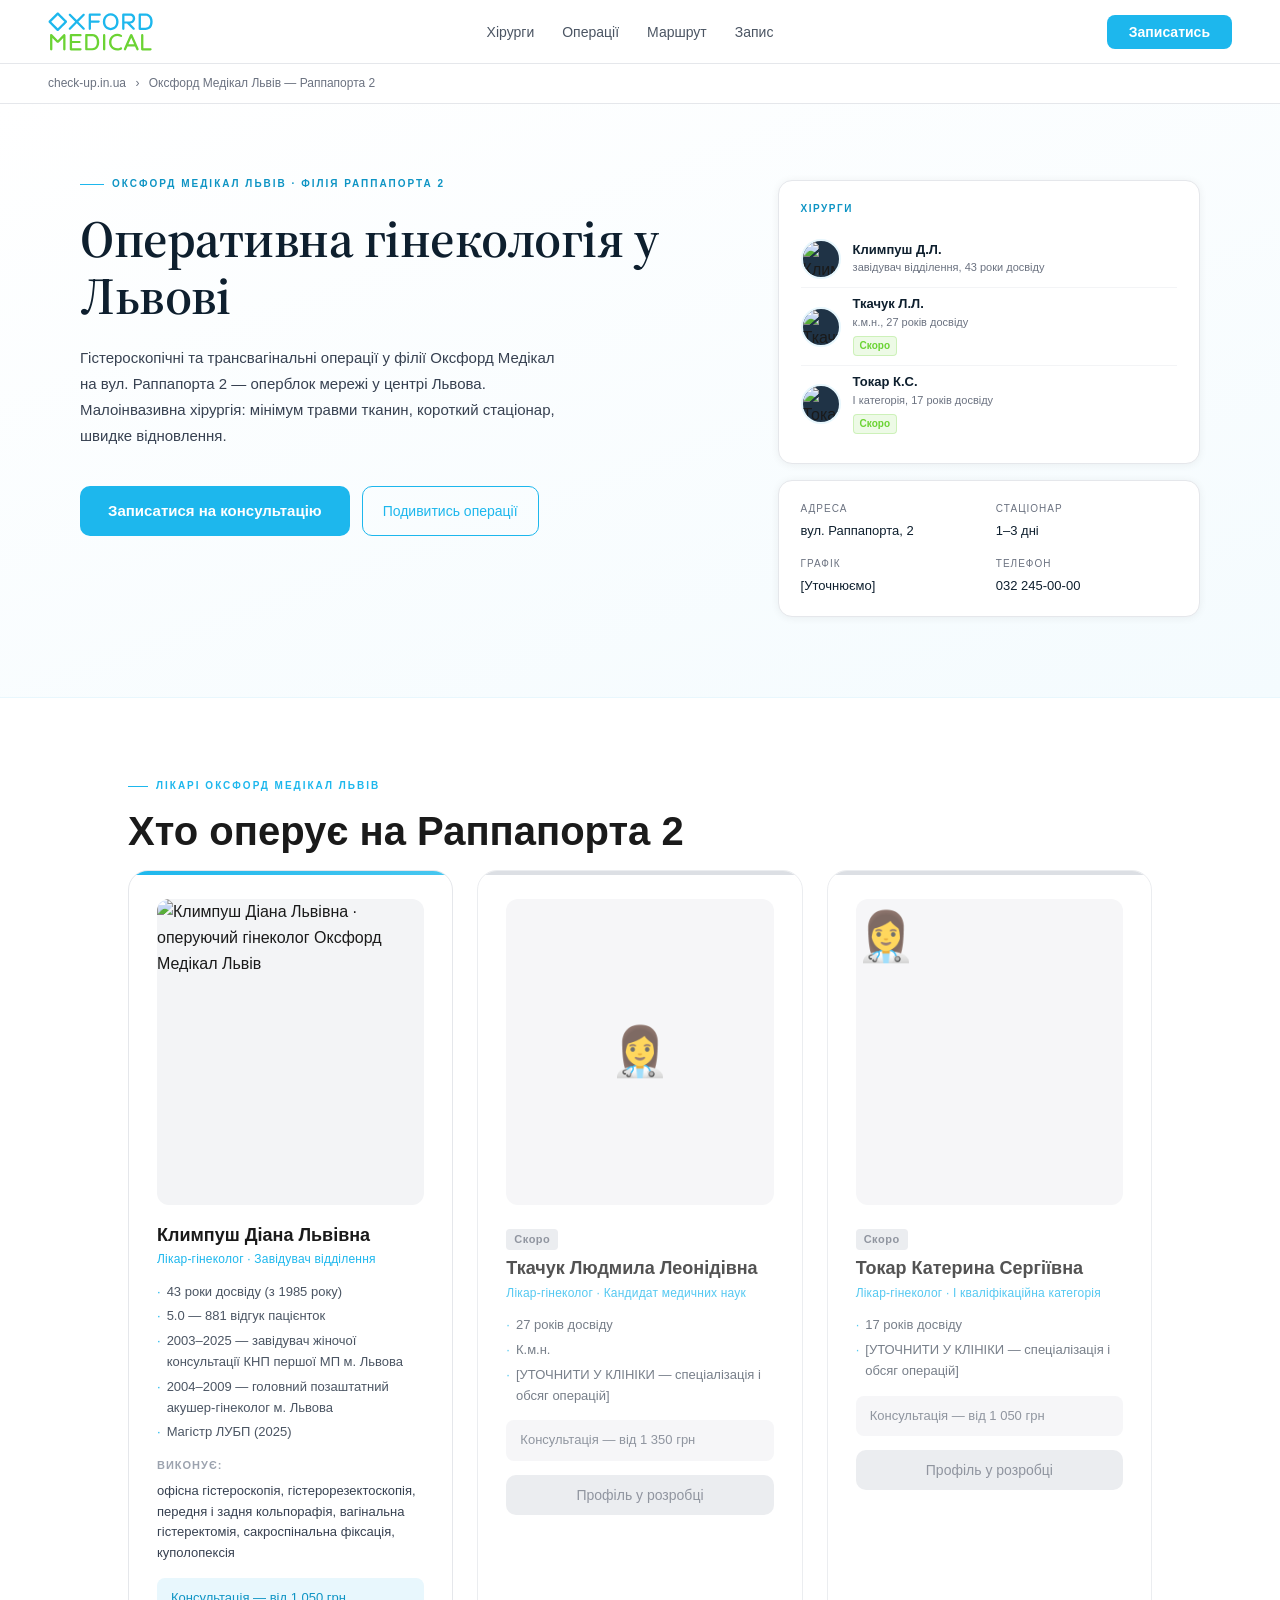
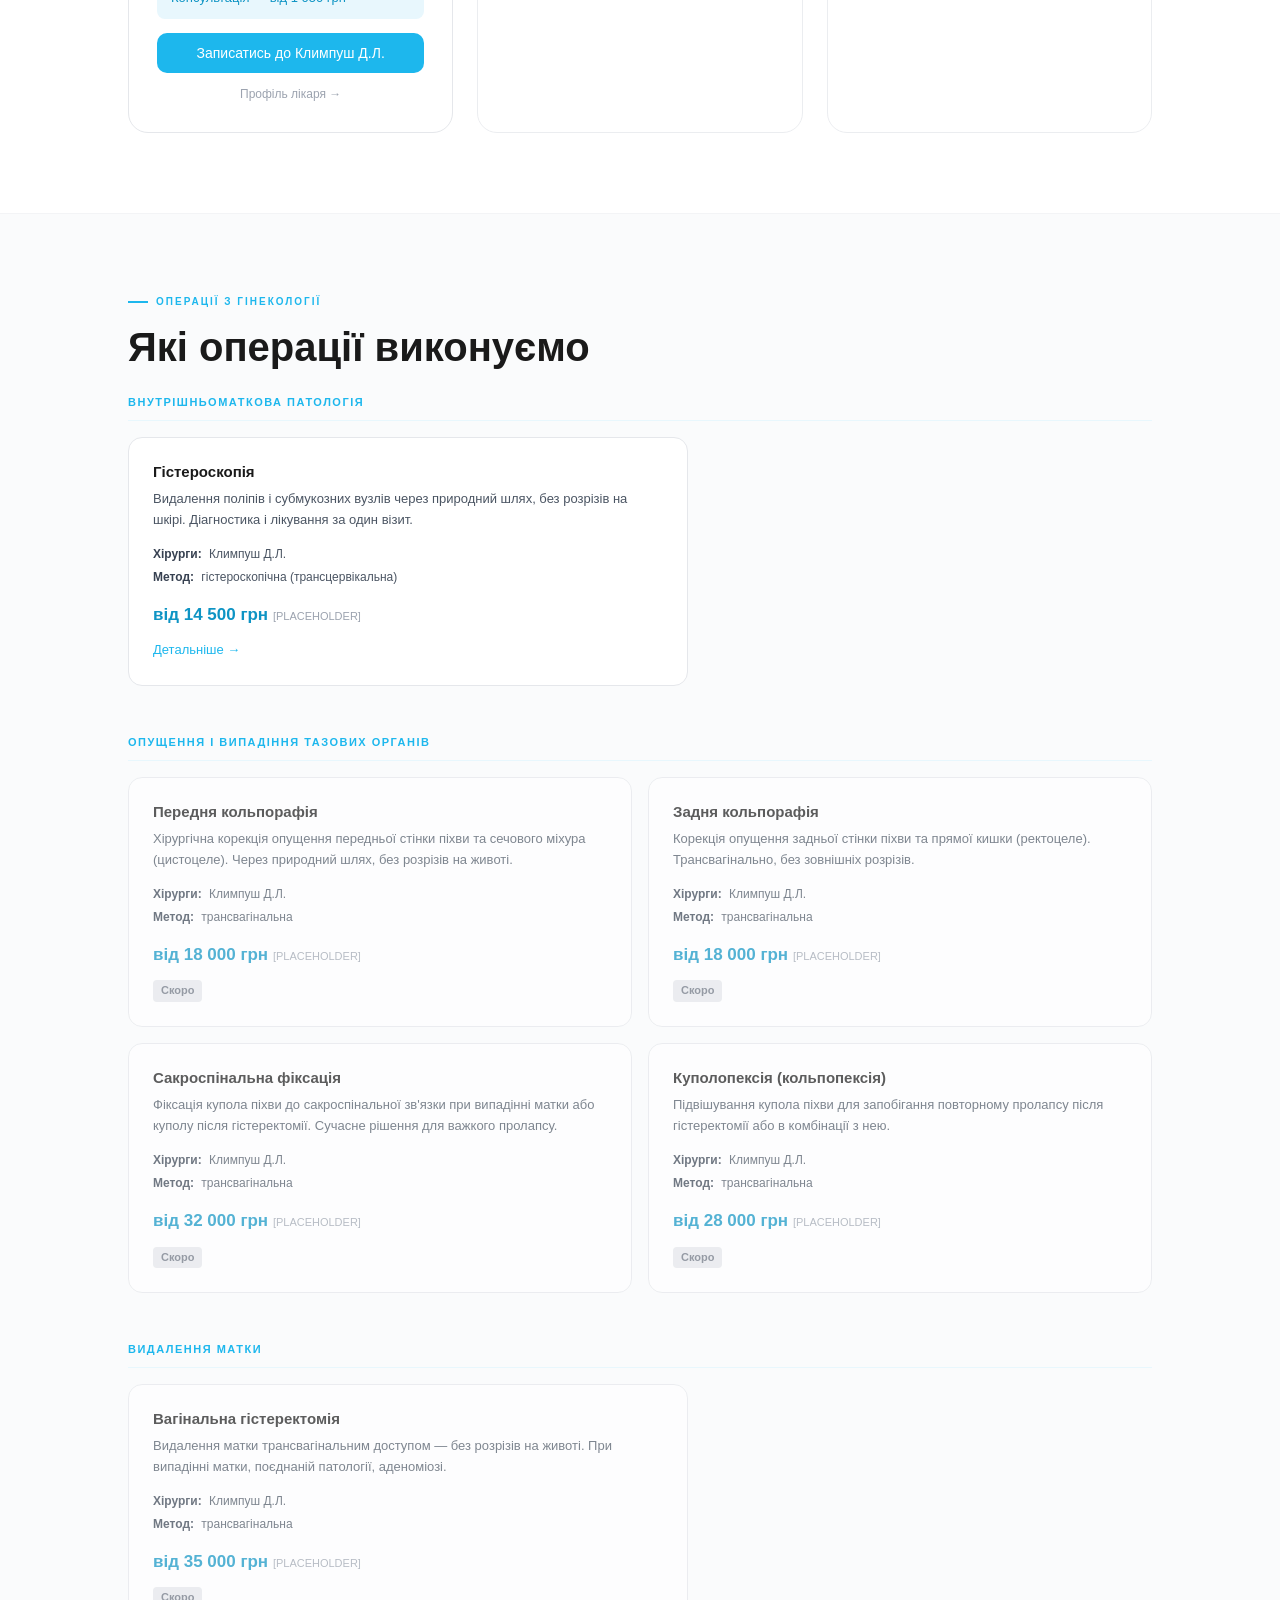
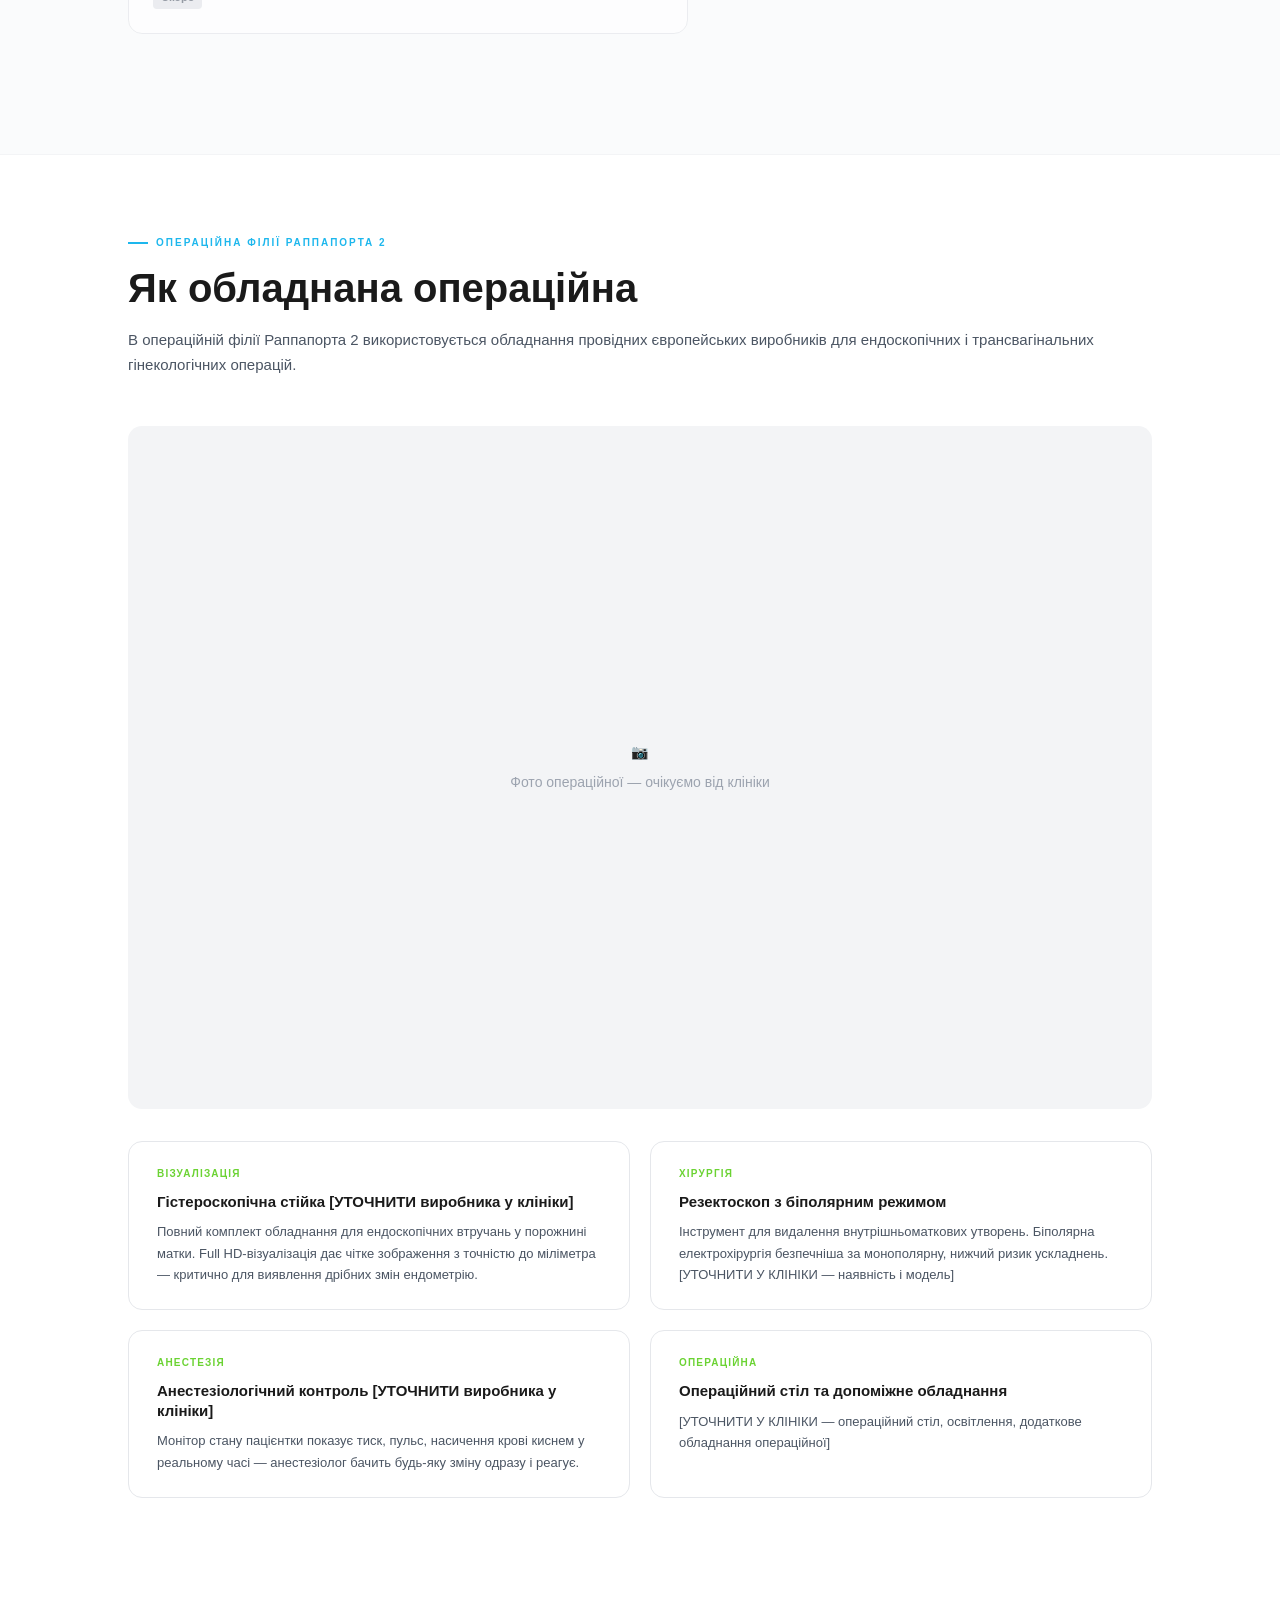
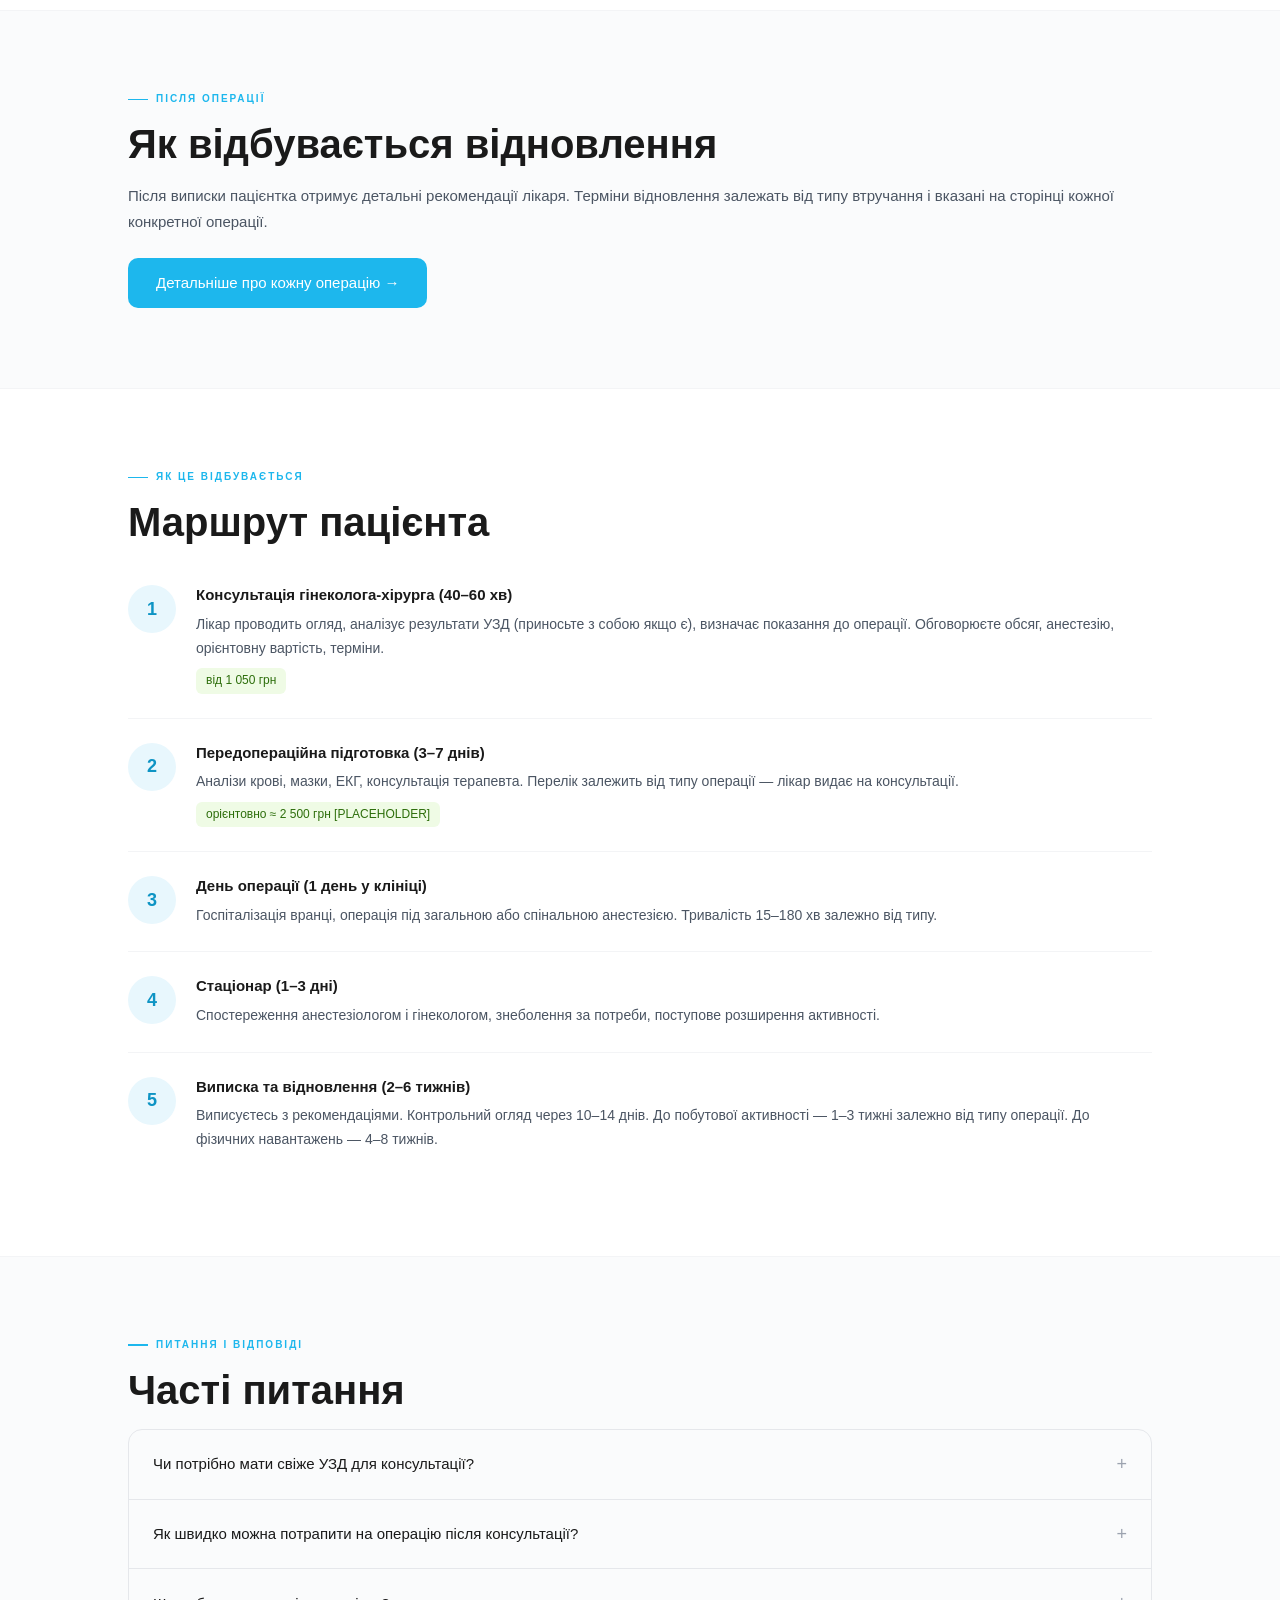
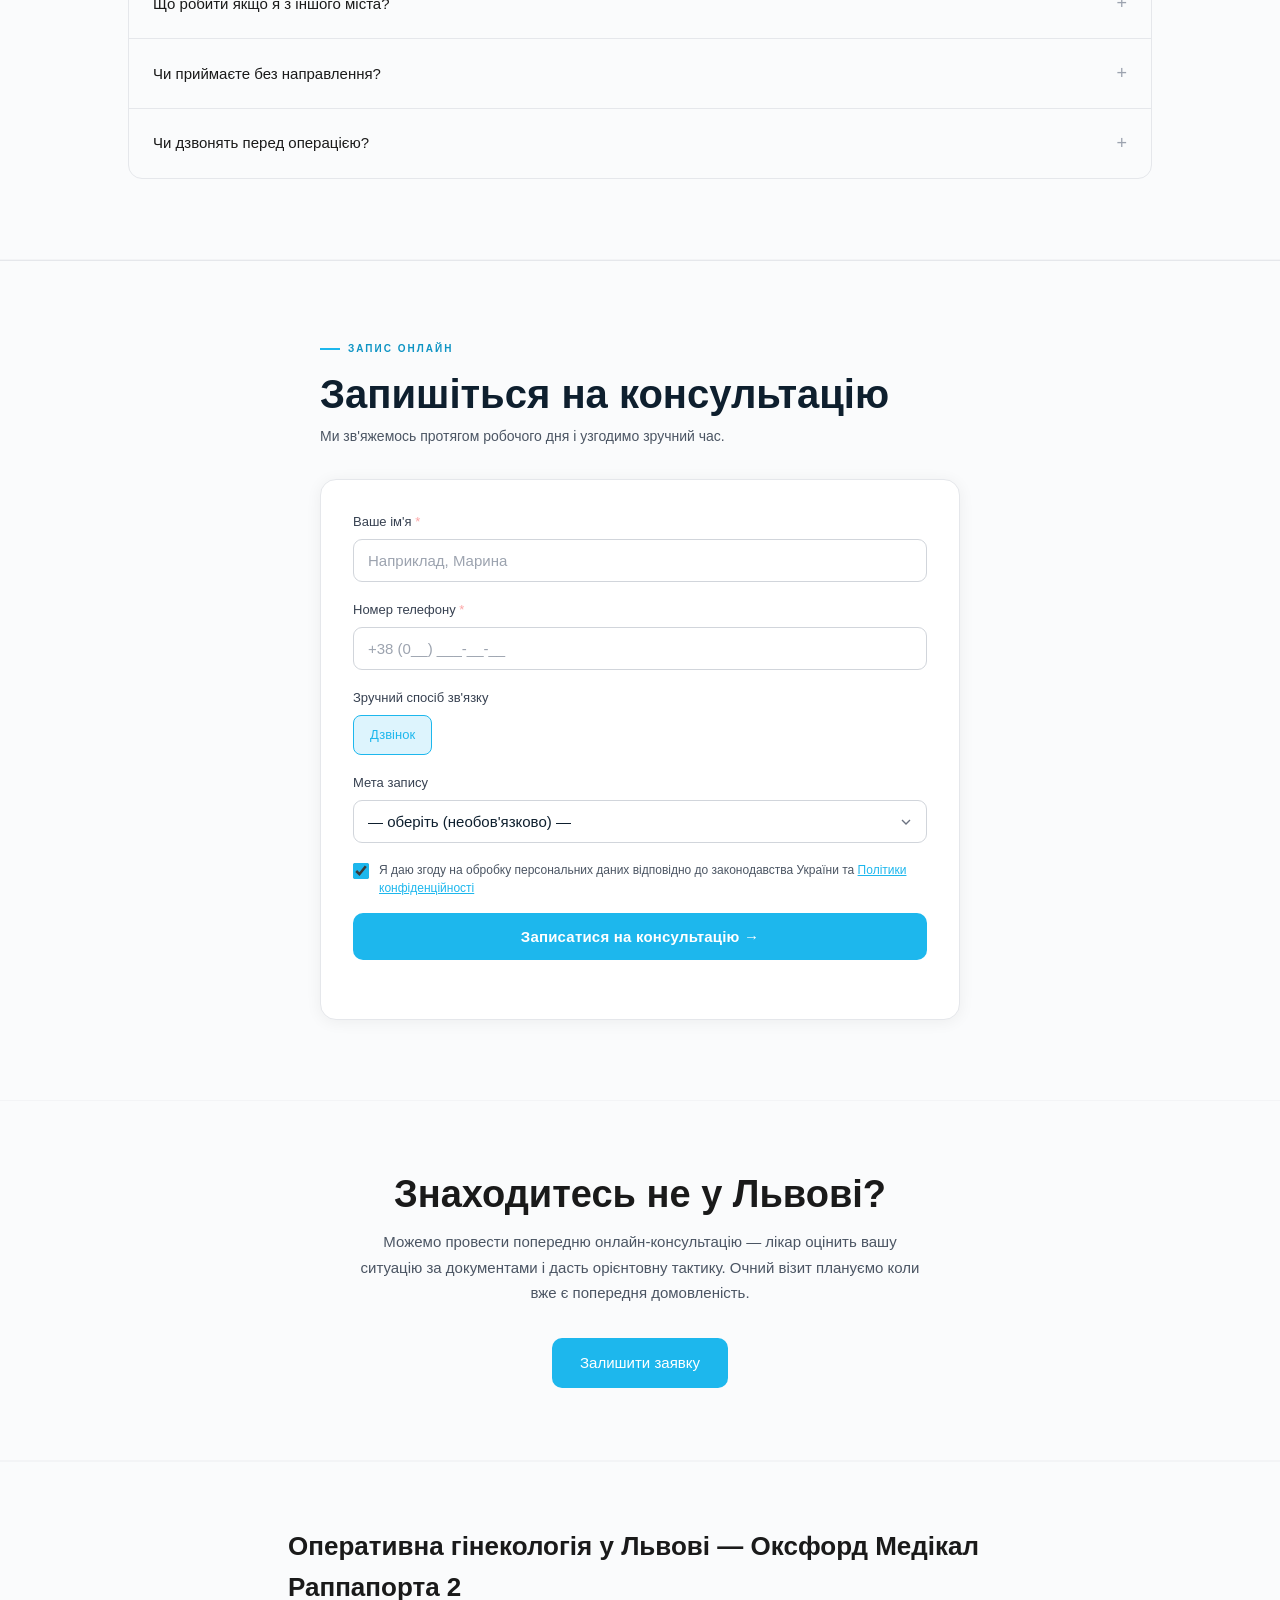
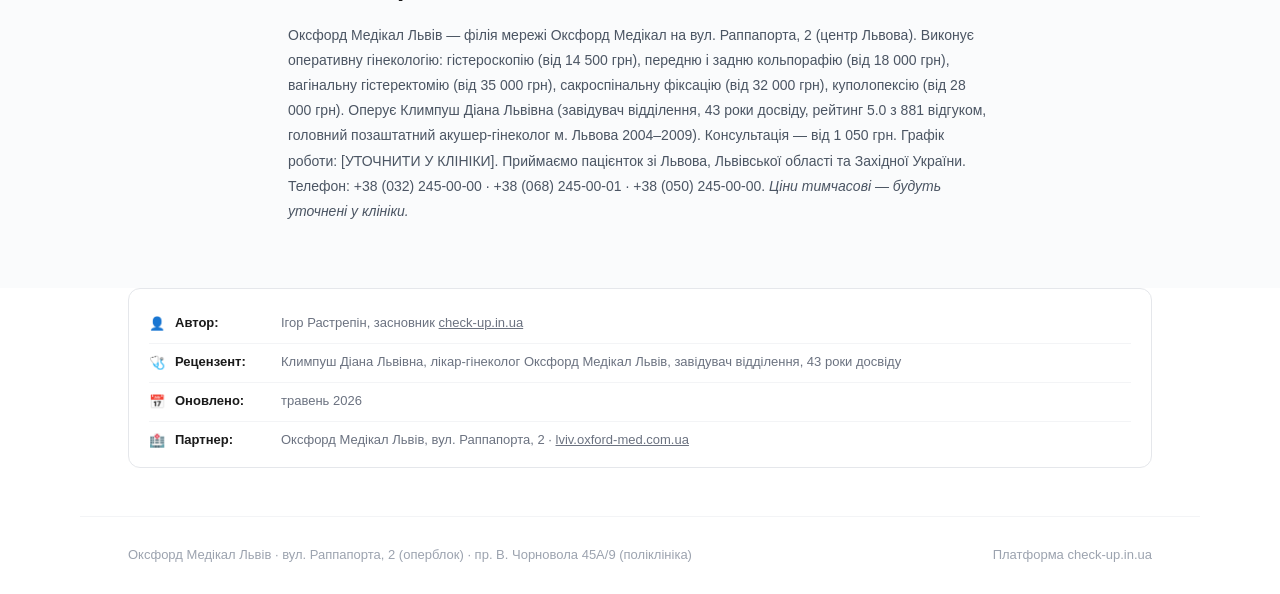
==== commit 49000c96: "hotfix: light hero, consent_given, OG tags, biopsiya text, hide draft notes - Replace dark hero with" ====
--- a/lviv/rappaporta/index.html
+++ b/lviv/rappaporta/index.html
@@ -6,6 +6,17 @@
 <title>Оперативна гінекологія у Львові — Оксфорд Медікал, вул. Раппапорта 2</title>
 <meta name="description" content="Оперативна гінекологія в Оксфорд Медікал Львів. Гістероскопія (офісна та оперативна), вагінальна гістеректомія, передня і задня кольпорафія, сакроспінальна фіксація, куполопексія. Хірурги вищої категорії. Стаціонар на Раппапорта 2. Запис на консультацію онлайн."/>
 <link rel="canonical" href="https://oxford-med.check-up.in.ua/lviv/rappaporta"/>
+<meta property="og:title" content="Оперативна гінекологія у Львові — Оксфорд Медікал, вул. Раппапорта 2"/>
+<meta property="og:description" content="Оперативна гінекологія в Оксфорд Медікал Львів. Гістероскопія, вагінальна гістеректомія, кольпорафія. Хірурги вищої категорії. Запис онлайн."/>
+<meta property="og:image" content="https://oxford-med.check-up.in.ua/og/og-default-oxford-med.png"/>
+<meta property="og:url" content="https://oxford-med.check-up.in.ua/lviv/rappaporta"/>
+<meta property="og:type" content="article"/>
+<meta property="og:site_name" content="Оксфорд Медікал · check-up.in.ua"/>
+<meta property="og:locale" content="uk_UA"/>
+<meta name="twitter:card" content="summary_large_image"/>
+<meta name="twitter:title" content="Оперативна гінекологія у Львові — Оксфорд Медікал"/>
+<meta name="twitter:description" content="Гістероскопія, вагінальна гістеректомія, кольпорафія. Стаціонар на Раппапорта 2, Львів."/>
+<meta name="twitter:image" content="https://oxford-med.check-up.in.ua/og/og-default-oxford-med.png"/>
 <script type="application/ld+json">
 [
   {
@@ -71,34 +82,34 @@
 .breadcrumb-nav-top a:hover{color:var(--ox-cyan)}
 .breadcrumb-nav-top span{margin:0 6px}
 
-/* HERO — темний фон ink, без градієнту */
-.hero-dark{background:var(--ink);padding:72px 48px 80px}
+/* HERO — світлий градієнт */
+.hero-dark{background:linear-gradient(160deg,#fff 0%,var(--ox-cyan-pale) 100%);border-bottom:1px solid var(--ox-cyan-light);padding:72px 48px 80px}
 .hero-grid{max-width:1120px;margin:0 auto;display:grid;grid-template-columns:1.2fr 0.8fr;gap:64px;align-items:start}
-.hero-eyebrow{font-size:10px;font-weight:600;letter-spacing:2px;text-transform:uppercase;color:rgba(255,255,255,.55);margin-bottom:18px;display:flex;align-items:center;gap:8px}
+.hero-eyebrow{font-size:10px;font-weight:600;letter-spacing:2px;text-transform:uppercase;color:var(--ox-cyan-dark);margin-bottom:18px;display:flex;align-items:center;gap:8px}
 .hero-eyebrow::before{content:'';width:24px;height:1px;background:var(--ox-cyan);flex-shrink:0}
 /* H1 — БЕЗ italic, weight 600, normal */
-.hero-h1{font-family:'Source Serif 4',serif;font-style:normal;font-weight:600;font-size:52px;color:#fff;line-height:1.1;margin-bottom:20px;letter-spacing:-.5px}
-.hero-sub{font-size:15px;color:rgba(255,255,255,.75);line-height:1.75;margin-bottom:36px;max-width:480px}
+.hero-h1{font-family:'Source Serif 4',serif;font-style:normal;font-weight:600;font-size:52px;color:var(--ink);line-height:1.1;margin-bottom:20px;letter-spacing:-.5px}
+.hero-sub{font-size:15px;color:var(--gray-700);line-height:1.75;margin-bottom:36px;max-width:480px}
 .hero-actions{display:flex;gap:12px;flex-wrap:wrap}
-.btn-primary-white{background:#fff;color:var(--ox-cyan);border:none;padding:13px 28px;border-radius:10px;font-size:15px;font-weight:600;cursor:pointer;font-family:'Fixel Text',sans-serif;transition:all .2s;text-decoration:none;display:inline-block}
-.btn-primary-white:hover{background:var(--ox-cyan-light);transform:translateY(-1px)}
-.btn-ghost-white{background:transparent;color:rgba(255,255,255,.85);border:1.5px solid rgba(255,255,255,.3);padding:13px 20px;border-radius:10px;font-size:14px;font-weight:500;cursor:pointer;font-family:'Fixel Text',sans-serif;transition:all .2s;text-decoration:none;display:inline-block}
-.btn-ghost-white:hover{border-color:rgba(255,255,255,.65);color:#fff}
+.btn-primary-white{background:var(--ox-cyan);color:#fff;border:none;padding:13px 28px;border-radius:10px;font-size:15px;font-weight:600;cursor:pointer;font-family:'Fixel Text',sans-serif;transition:all .2s;text-decoration:none;display:inline-block}
+.btn-primary-white:hover{background:var(--ox-cyan-dark);transform:translateY(-1px)}
+.btn-ghost-white{background:transparent;color:var(--ox-cyan);border:1.5px solid var(--ox-cyan);padding:13px 20px;border-radius:10px;font-size:14px;font-weight:500;cursor:pointer;font-family:'Fixel Text',sans-serif;transition:all .2s;text-decoration:none;display:inline-block}
+.btn-ghost-white:hover{border-color:var(--ox-cyan-dark);color:var(--ox-cyan-dark)}
 
 /* HERO RIGHT */
 .hero-right{display:flex;flex-direction:column;gap:16px;margin-top:4px}
-.hero-surgeons{background:rgba(255,255,255,.08);border:1px solid rgba(255,255,255,.15);border-radius:14px;padding:20px 22px}
-.hero-surgeons-label{font-size:10px;font-weight:600;letter-spacing:1.5px;text-transform:uppercase;color:var(--ox-cyan);margin-bottom:14px}
+.hero-surgeons{background:#fff;border:1.5px solid var(--gray-200);box-shadow:0 1px 8px rgba(0,0,0,.06);border-radius:14px;padding:20px 22px}
+.hero-surgeons-label{font-size:10px;font-weight:600;letter-spacing:1.5px;text-transform:uppercase;color:var(--ox-cyan-dark);margin-bottom:14px}
 .surgeon-mini{display:flex;align-items:center;gap:12px;padding:8px 0}
-.surgeon-mini+.surgeon-mini{border-top:1px solid rgba(255,255,255,.08)}
-.surgeon-mini-avatar{width:40px;height:40px;border-radius:50%;border:2px solid rgba(255,255,255,.25);overflow:hidden;flex-shrink:0;background:var(--ink-soft)}
+.surgeon-mini+.surgeon-mini{border-top:1px solid var(--gray-100)}
+.surgeon-mini-avatar{width:40px;height:40px;border-radius:50%;border:2px solid var(--ox-cyan-light);overflow:hidden;flex-shrink:0;background:var(--gray-100)}
 .surgeon-mini-avatar img{width:100%;height:100%;object-fit:cover;object-position:center top}
-.surgeon-mini-name{font-size:13px;font-weight:600;color:#fff;line-height:1.2}
-.surgeon-mini-role{font-size:11px;color:rgba(255,255,255,.55);margin-top:2px}
+.surgeon-mini-name{font-size:13px;font-weight:600;color:var(--ink);line-height:1.2}
+.surgeon-mini-role{font-size:11px;color:var(--gray-500);margin-top:2px}
 .surgeon-mini-badge{display:inline-block;font-size:10px;font-weight:600;color:var(--ox-green);background:rgba(107,211,51,.12);border:1px solid rgba(107,211,51,.25);border-radius:4px;padding:1px 6px;margin-top:3px}
-.hero-metrics{background:rgba(255,255,255,.08);border:1px solid rgba(255,255,255,.15);border-radius:14px;padding:20px 22px;display:grid;grid-template-columns:1fr 1fr;gap:14px}
-.metric-label{font-size:10px;font-weight:500;text-transform:uppercase;letter-spacing:1px;color:rgba(255,255,255,.45);margin-bottom:4px}
-.metric-value{font-size:13px;color:#fff;font-weight:500}
+.hero-metrics{background:#fff;border:1.5px solid var(--gray-200);border-radius:14px;padding:20px 22px;display:grid;grid-template-columns:1fr 1fr;gap:14px;box-shadow:0 1px 8px rgba(0,0,0,.06)}
+.metric-label{font-size:10px;font-weight:500;text-transform:uppercase;letter-spacing:1px;color:var(--gray-500);margin-bottom:4px}
+.metric-value{font-size:13px;color:var(--ink);font-weight:500}
 
 /* SECTION */
 .section{max-width:1120px;margin:0 auto;padding:80px 48px}
@@ -192,28 +203,28 @@
 .faq-a.open{max-height:600px;padding:0 24px 20px}
 
 /* INLINE FORM */
-.inline-form-section{background:var(--ink);padding:80px 48px}
+.inline-form-section{background:var(--gray-50);padding:80px 48px;border-top:1px solid var(--gray-200)}
 .inline-form-inner{max-width:640px;margin:0 auto}
-.inline-form-eyebrow{font-size:10px;font-weight:600;letter-spacing:2px;text-transform:uppercase;color:rgba(255,255,255,.5);margin-bottom:14px;display:flex;align-items:center;gap:8px}
-.inline-form-eyebrow::before{content:'';width:20px;height:1px;background:var(--ox-cyan);flex-shrink:0}
-.inline-form-title{font-family:'Fixel Display',sans-serif;font-size:40px;font-weight:600;color:#fff;margin-bottom:8px;line-height:1.15}
-.inline-form-sub{font-size:14px;color:rgba(255,255,255,.65);margin-bottom:32px;line-height:1.6}
-.if-form{background:rgba(255,255,255,.06);border:1px solid rgba(255,255,255,.15);border-radius:16px;padding:32px}
+.inline-form-eyebrow{font-size:10px;font-weight:600;letter-spacing:2px;text-transform:uppercase;color:var(--ox-cyan-dark);margin-bottom:14px;display:flex;align-items:center;gap:8px}
+.inline-form-eyebrow::before{content:'';width:20px;height:1.5px;background:var(--ox-cyan);flex-shrink:0}
+.inline-form-title{font-family:'Fixel Display',sans-serif;font-size:40px;font-weight:600;color:var(--ink);margin-bottom:8px;line-height:1.15}
+.inline-form-sub{font-size:14px;color:var(--gray-600);margin-bottom:32px;line-height:1.6}
+.if-form{background:#fff;border:1.5px solid var(--gray-200);border-radius:16px;padding:32px;box-shadow:0 2px 16px rgba(0,0,0,.06)}
 .if-field{margin-bottom:18px}
-.if-field label{display:block;font-size:13px;font-weight:500;color:rgba(255,255,255,.7);margin-bottom:6px}
-.if-field input,.if-field select{width:100%;padding:12px 14px;border:1.5px solid rgba(255,255,255,.2);border-radius:9px;font-family:'Fixel Text',sans-serif;font-size:15px;color:#fff;background:rgba(255,255,255,.08);outline:none;transition:border-color .15s;box-sizing:border-box}
-.if-field input::placeholder{color:rgba(255,255,255,.35)}
+.if-field label{display:block;font-size:13px;font-weight:500;color:var(--gray-700);margin-bottom:6px}
+.if-field input,.if-field select{width:100%;padding:12px 14px;border:1.5px solid var(--gray-300);border-radius:9px;font-family:'Fixel Text',sans-serif;font-size:15px;color:var(--ink);background:#fff;outline:none;transition:border-color .15s;box-sizing:border-box}
+.if-field input::placeholder{color:var(--gray-400)}
 .if-field input:focus,.if-field select:focus{border-color:var(--ox-cyan)}
-.if-field select{cursor:pointer;appearance:none;background-image:url("data:image/svg+xml,%3Csvg xmlns='http://www.w3.org/2000/svg' width='16' height='16' viewBox='0 0 24 24' fill='none' stroke='rgba(255,255,255,.5)' stroke-width='2'%3E%3Cpolyline points='6 9 12 15 18 9'/%3E%3C/svg%3E");background-repeat:no-repeat;background-position:right 12px center}
-.if-field select option{background:#0E1F2E;color:#fff}
+.if-field select{cursor:pointer;appearance:none;background-image:url("data:image/svg+xml,%3Csvg xmlns='http://www.w3.org/2000/svg' width='16' height='16' viewBox='0 0 24 24' fill='none' stroke='%236b7280' stroke-width='2'%3E%3Cpolyline points='6 9 12 15 18 9'/%3E%3C/svg%3E");background-repeat:no-repeat;background-position:right 12px center}
+.if-field select option{background:#fff;color:var(--ink)}
 .if-field input.if-err{border-color:#fca5a5}
 .if-ferr{color:#fca5a5;font-size:11px;margin-top:4px;display:none}
 .if-pills{display:flex;gap:8px;flex-wrap:wrap}
 .if-pill{padding:9px 16px;border:1.5px solid rgba(255,255,255,.2);border-radius:8px;cursor:pointer;font-size:13px;font-weight:500;font-family:'Fixel Text',sans-serif;background:transparent;color:rgba(255,255,255,.7);transition:all .15s;user-select:none}
 .if-pill.sel{border-color:var(--ox-cyan);background:rgba(29,183,237,.15);color:var(--ox-cyan)}
-.if-consent{display:flex;align-items:flex-start;gap:10px;margin:16px 0;font-size:12px;color:rgba(255,255,255,.6);line-height:1.5;cursor:pointer}
+.if-consent{display:flex;align-items:flex-start;gap:10px;margin:16px 0;font-size:12px;color:var(--gray-600);line-height:1.5;cursor:pointer}
 .if-consent input{margin-top:2px;flex-shrink:0;cursor:pointer;width:16px;height:16px;accent-color:var(--ox-cyan)}
-.if-consent a{color:rgba(255,255,255,.75);text-decoration:underline}
+.if-consent a{color:var(--ox-cyan);text-decoration:underline}
 .if-honey{display:none}
 .if-submit{width:100%;background:var(--ox-cyan);border:none;border-radius:10px;padding:15px;font-family:'Fixel Text',sans-serif;font-size:15px;font-weight:600;color:#fff;cursor:pointer;transition:background .2s;letter-spacing:.2px}
 .if-submit:hover{background:var(--ox-cyan-dark)}
@@ -274,6 +285,18 @@
   .site-footer{padding:24px;flex-direction:column;text-align:center}
 }
 </style>
+
+<script>
+// Hide draft/placeholder notes on production
+(function(){
+  var isProd = location.hostname === 'oxford-med.check-up.in.ua';
+  if(isProd){
+    var style = document.createElement('style');
+    style.textContent = '.placeholder-note,.draft-note{display:none!important}';
+    document.head.appendChild(style);
+  }
+})();
+</script>
 </head>
 <body data-page-slug="lviv-rappaporta">
 
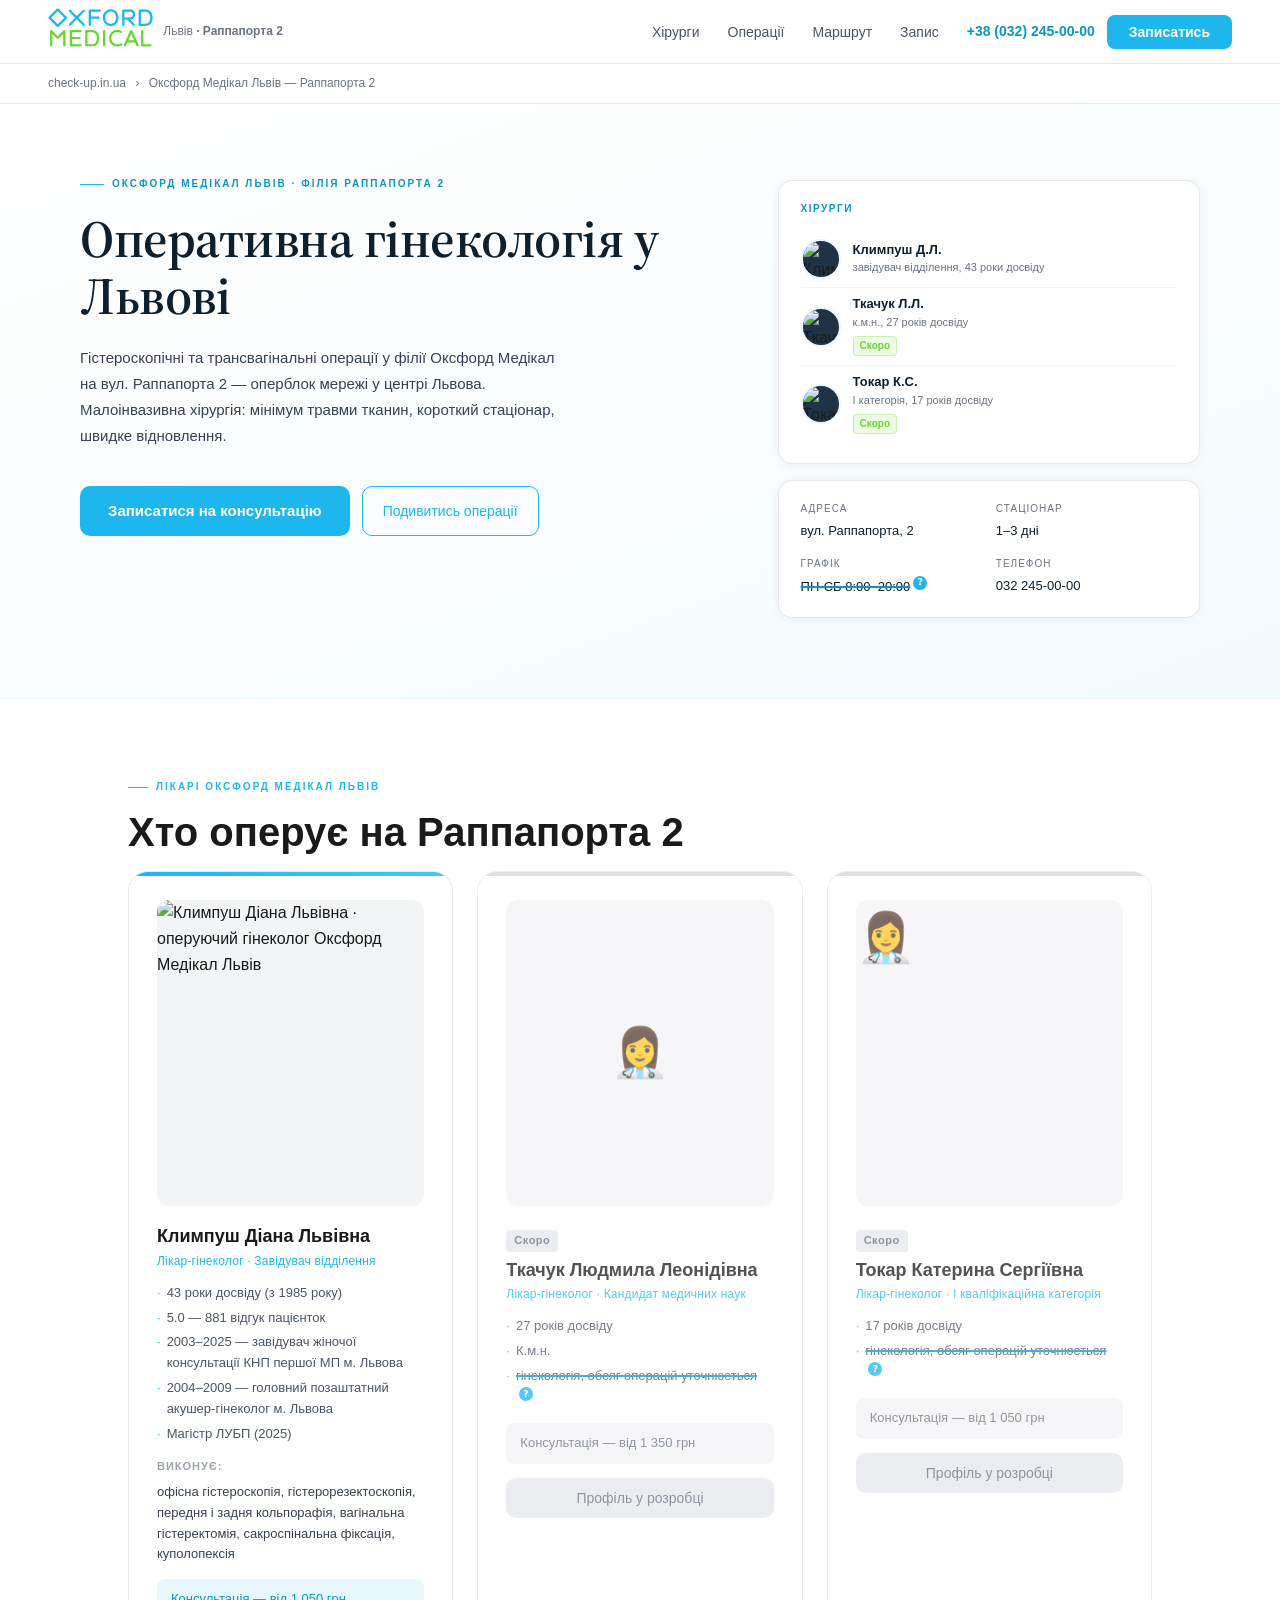
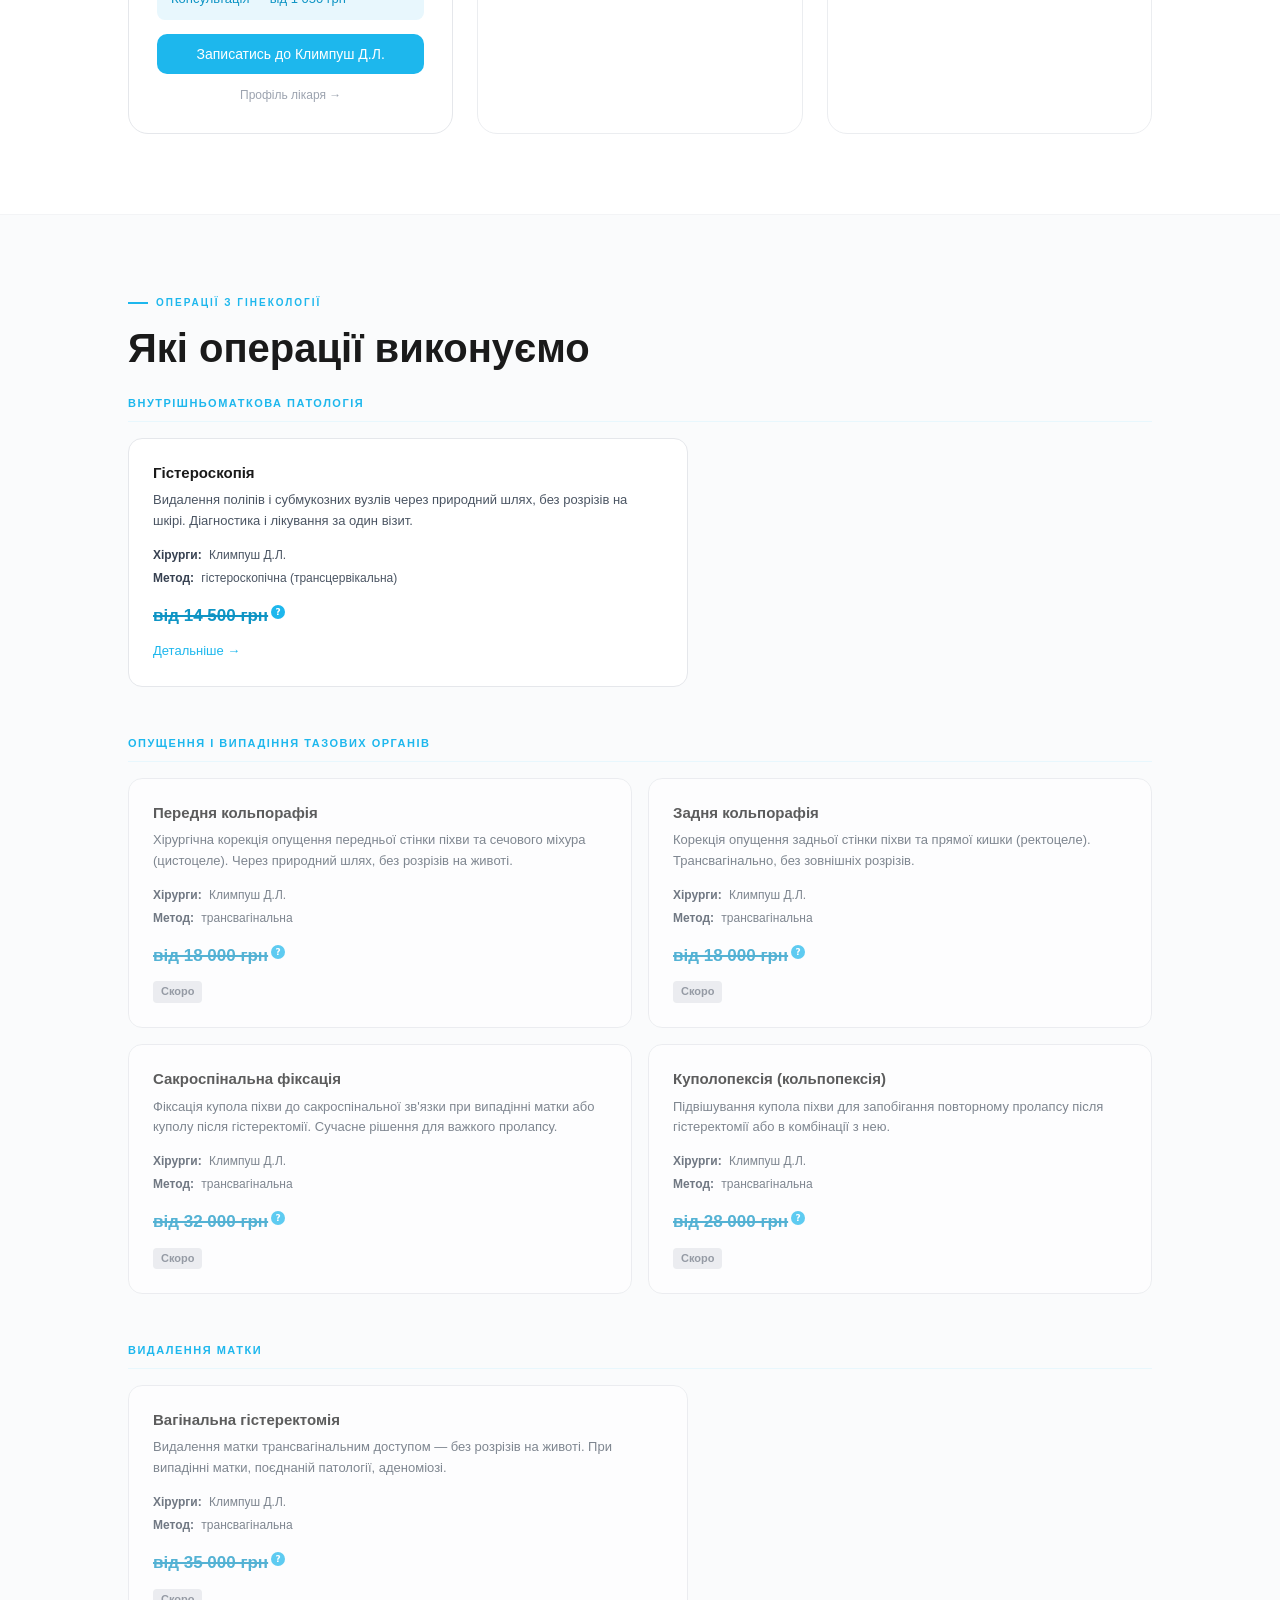
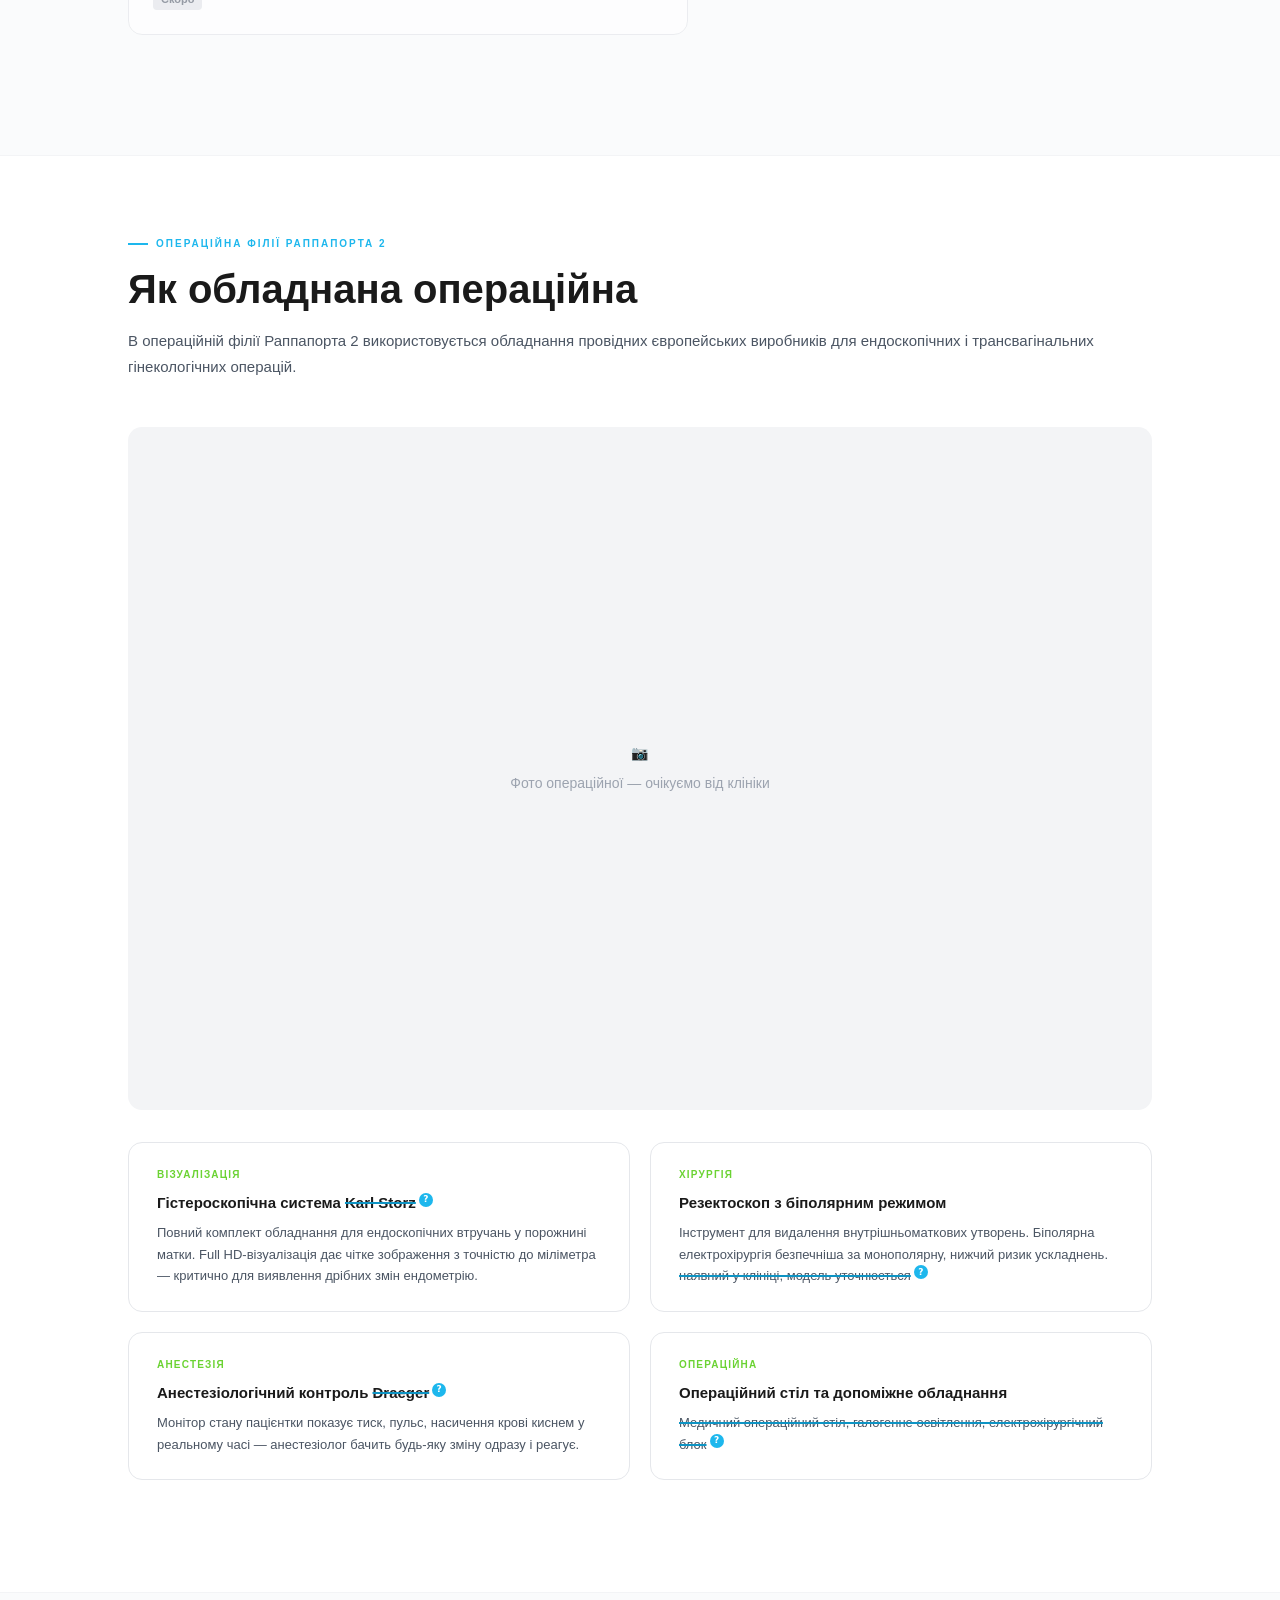
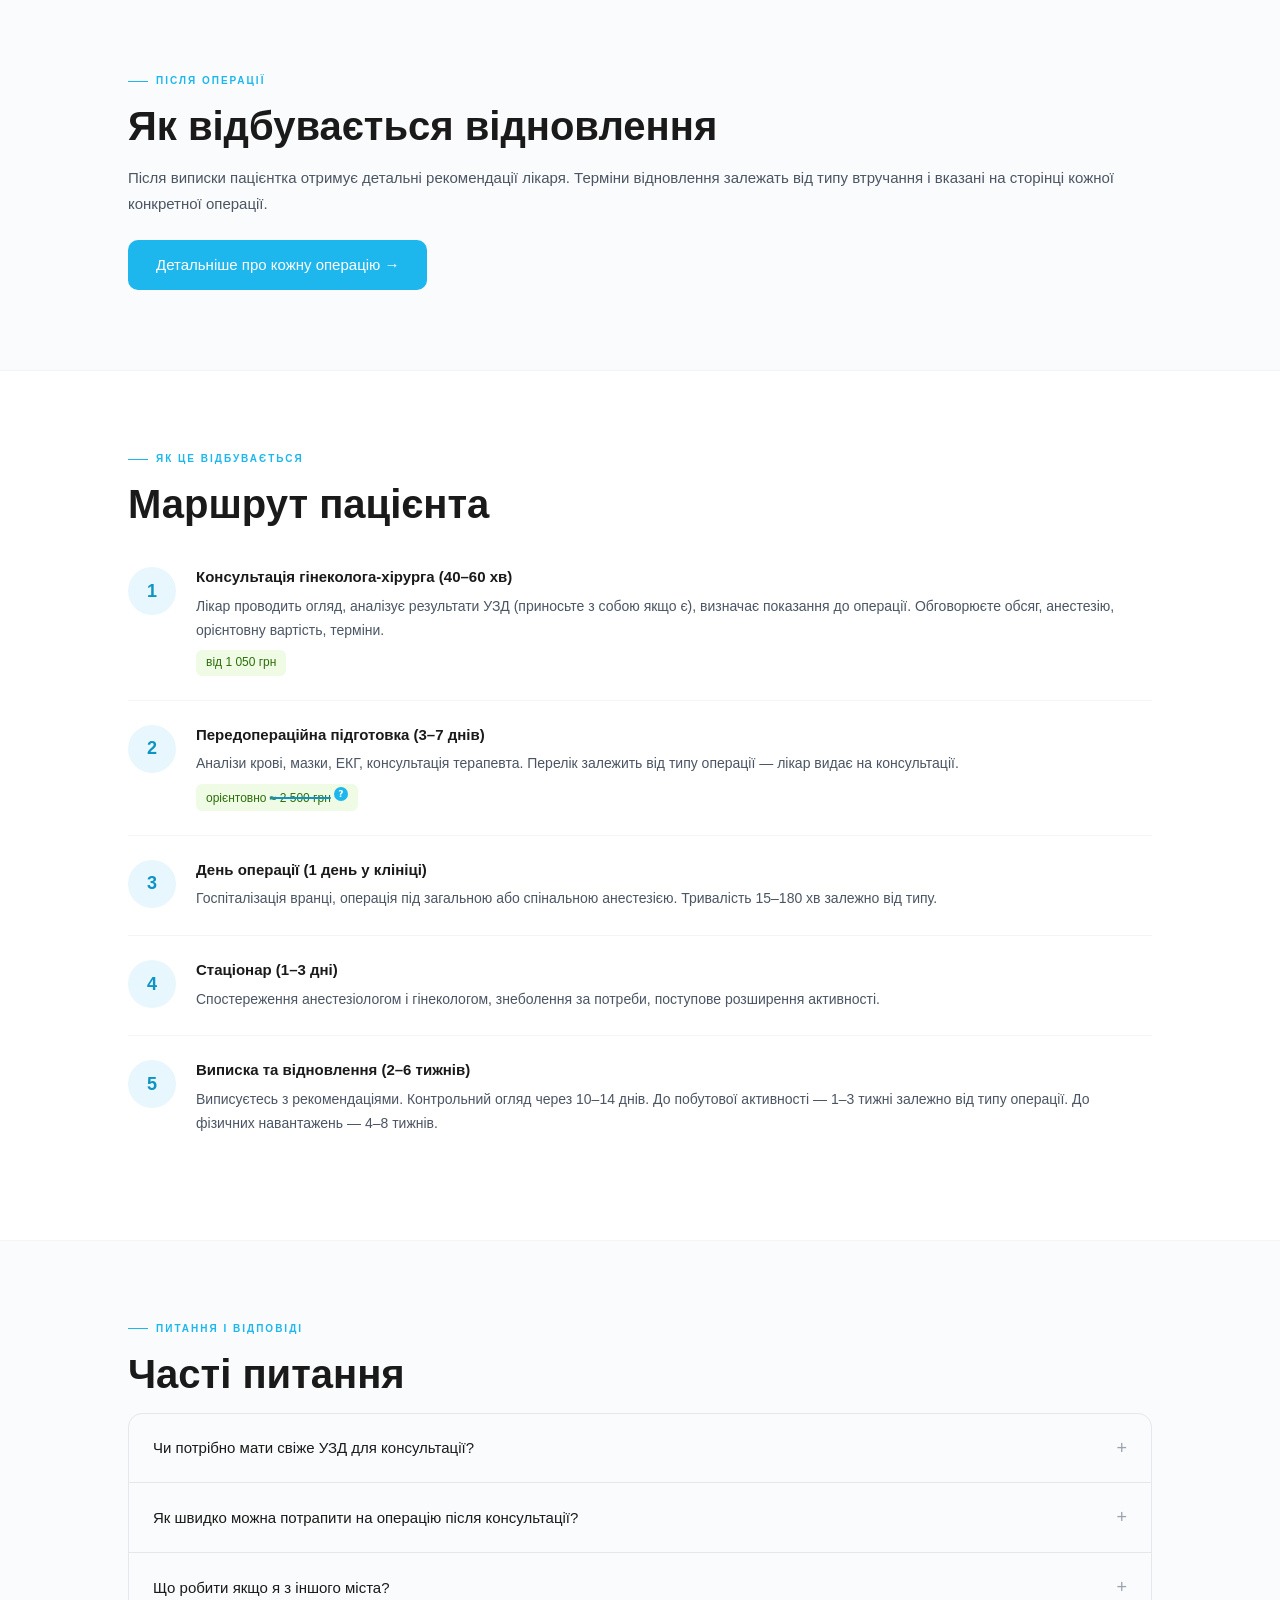
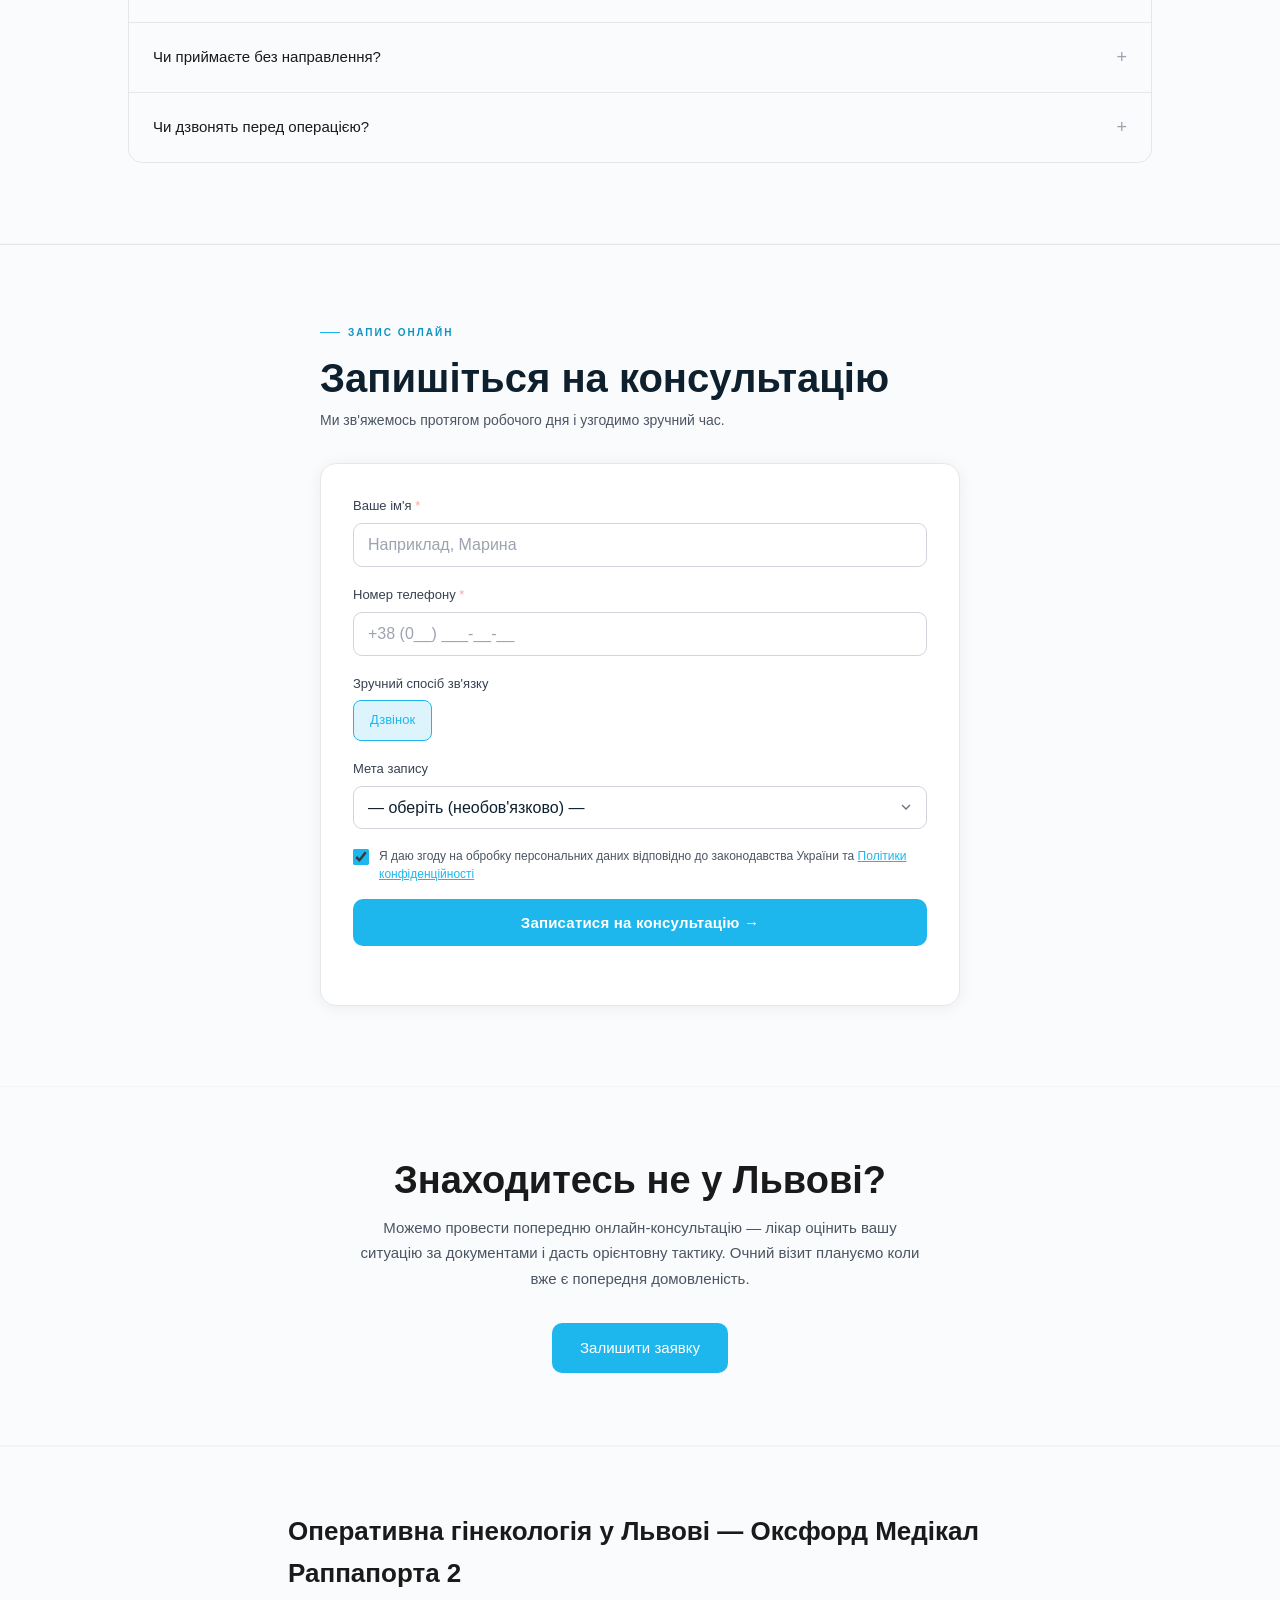
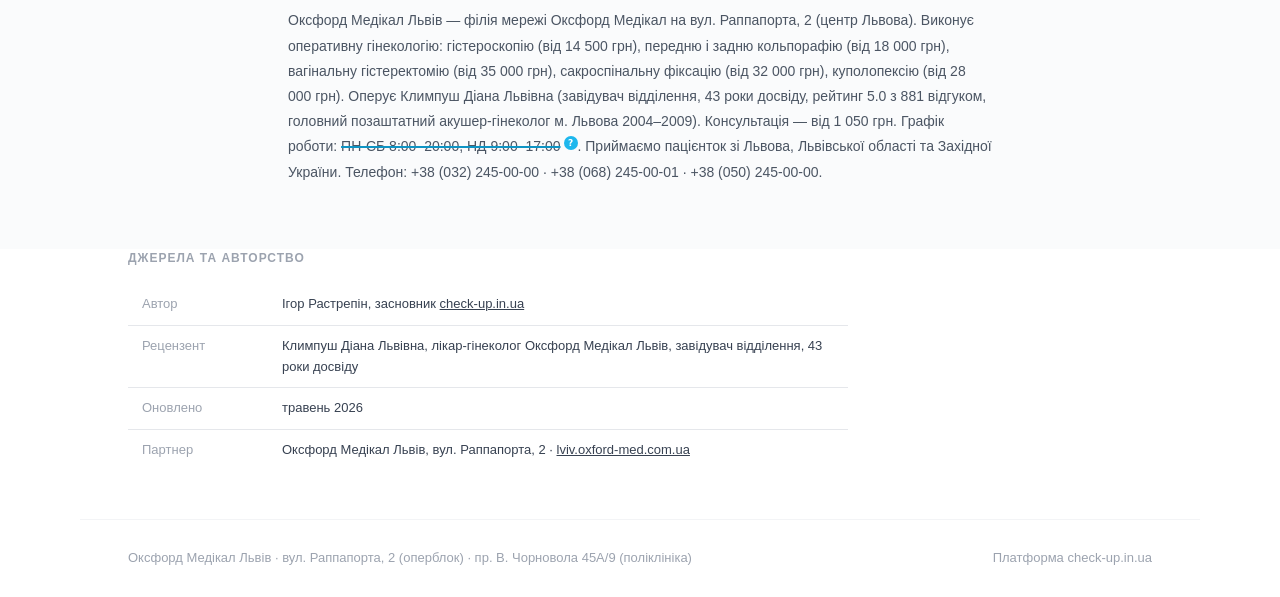
==== commit 954a3d31: "qa-fix: P1+P2+P3(#16) — unconfirmed spans, burger nav, form dedup, EEAT table, schema geo+offers, fo" ====
--- a/lviv/rappaporta/index.html
+++ b/lviv/rappaporta/index.html
@@ -27,7 +27,9 @@
     "url":"https://oxford-med.check-up.in.ua/lviv/rappaporta",
     "telephone":"+380322450000",
     "medicalSpecialty":"Gynecology",
-    "sameAs":"https://lviv.oxford-med.com.ua/"
+    "sameAs":"https://lviv.oxford-med.com.ua/",
+    "geo":{"@type":"GeoCoordinates","latitude":"49.844983817192826","longitude":"24.019662134615803"},
+    "openingHoursSpecification":[{"@type":"OpeningHoursSpecification","dayOfWeek":["Monday","Tuesday","Wednesday","Thursday","Friday","Saturday"],"opens":"08:00","closes":"20:00"},{"@type":"OpeningHoursSpecification","dayOfWeek":["Sunday"],"opens":"09:00","closes":"17:00"}]
   },
   {
     "@context":"https://schema.org",
@@ -212,7 +214,7 @@
 .if-form{background:#fff;border:1.5px solid var(--gray-200);border-radius:16px;padding:32px;box-shadow:0 2px 16px rgba(0,0,0,.06)}
 .if-field{margin-bottom:18px}
 .if-field label{display:block;font-size:13px;font-weight:500;color:var(--gray-700);margin-bottom:6px}
-.if-field input,.if-field select{width:100%;padding:12px 14px;border:1.5px solid var(--gray-300);border-radius:9px;font-family:'Fixel Text',sans-serif;font-size:15px;color:var(--ink);background:#fff;outline:none;transition:border-color .15s;box-sizing:border-box}
+.if-field input,.if-field select{width:100%;padding:12px 14px;border:1.5px solid var(--gray-300);border-radius:9px;font-family:'Fixel Text',sans-serif;font-size:16px;color:var(--ink);background:#fff;outline:none;transition:border-color .15s;box-sizing:border-box}
 .if-field input::placeholder{color:var(--gray-400)}
 .if-field input:focus,.if-field select:focus{border-color:var(--ox-cyan)}
 .if-field select{cursor:pointer;appearance:none;background-image:url("data:image/svg+xml,%3Csvg xmlns='http://www.w3.org/2000/svg' width='16' height='16' viewBox='0 0 24 24' fill='none' stroke='%236b7280' stroke-width='2'%3E%3Cpolyline points='6 9 12 15 18 9'/%3E%3C/svg%3E");background-repeat:no-repeat;background-position:right 12px center}
@@ -261,10 +263,35 @@
 .site-footer{border-top:1px solid var(--gray-100);padding:28px 48px;display:flex;justify-content:space-between;align-items:center;max-width:1120px;margin:0 auto;font-size:13px;color:var(--gray-400);flex-wrap:wrap;gap:8px}
 .site-footer a{color:var(--gray-400);text-decoration:none}
 
+/* UNCONFIRMED placeholder style */
+.unconfirmed{text-decoration:line-through;text-decoration-color:var(--ox-cyan-dark);text-decoration-thickness:1.5px;cursor:help;position:relative}
+.unconfirmed::after{content:'?';display:inline-flex;align-items:center;justify-content:center;width:14px;height:14px;border-radius:50%;background:var(--ox-cyan);color:white;font-size:9px;font-weight:700;text-decoration:none;vertical-align:super;margin-left:3px;font-family:-apple-system,system-ui,sans-serif}
+.unconfirmed:hover{background:var(--ox-cyan-pale)}
+
+/* BURGER NAV */
+.nav-city{font-size:12px;color:var(--gray-500);white-space:nowrap}
+.nav-burger{display:none;background:none;border:none;padding:8px;cursor:pointer;flex-direction:column;gap:4px}
+.nav-burger span{display:block;width:22px;height:2px;background:var(--ink);border-radius:2px;transition:transform .2s,opacity .2s}
+.nav-burger.open span:nth-child(1){transform:translateY(6px) rotate(45deg)}
+.nav-burger.open span:nth-child(2){opacity:0}
+.nav-burger.open span:nth-child(3){transform:translateY(-6px) rotate(-45deg)}
+.nav-menu{display:flex;align-items:center;gap:28px}
+.nav-contacts{display:flex;align-items:center;gap:12px}
+.nav-phone{color:var(--ox-cyan-dark);font-weight:600;text-decoration:none;font-size:14px}
+
 /* MOBILE */
 @media(max-width:767px){
   .nav{padding:0 20px}
-  .nav-links{display:none}
+  .nav-burger{display:flex}
+  .nav-menu{position:fixed;top:64px;left:0;right:0;bottom:0;background:white;padding:24px;transform:translateX(100%);transition:transform .25s ease;flex-direction:column;gap:0;z-index:99;overflow-y:auto}
+  .nav-menu.open{transform:translateX(0)}
+  .nav-links{flex-direction:column;gap:0;width:100%}
+  .nav-links li{border-bottom:1px solid var(--gray-200)}
+  .nav-links a{display:block;padding:16px 0;font-size:16px;color:var(--ink)}
+  .nav-contacts{margin-top:auto;padding-top:24px;border-top:1px solid var(--gray-200);flex-direction:column;gap:12px;align-items:flex-start}
+  .nav-phone{font-size:16px}
+  .nav-cta{width:100%;padding:14px;text-align:center}
+
   .breadcrumb-nav-top{padding:10px 20px}
   .hero-dark{padding:48px 24px 56px}
   .hero-grid{grid-template-columns:1fr;gap:32px}
@@ -286,32 +313,31 @@
 }
 </style>
 
-<script>
-// Hide draft/placeholder notes on production
-(function(){
-  var isProd = location.hostname === 'oxford-med.check-up.in.ua';
-  if(isProd){
-    var style = document.createElement('style');
-    style.textContent = '.placeholder-note,.draft-note{display:none!important}';
-    document.head.appendChild(style);
-  }
-})();
-</script>
+<script src="/assets/js/nav.js" defer></script>
 </head>
 <body data-page-slug="lviv-rappaporta">
 
 <!-- NAV -->
 <nav class="nav">
-  <a class="nav-brand" href="/lviv/rappaporta">
-    <img class="nav-logo-img" src="/assets/logo/oxford-medical-logo.svg" alt="Oxford Medical Львів" onerror="this.style.display='none'">
-  </a>
-  <ul class="nav-links">
-    <li><a href="#doctors">Хірурги</a></li>
-    <li><a href="#operations">Операції</a></li>
-    <li><a href="#route">Маршрут</a></li>
-    <li><a href="#booking-form">Запис</a></li>
-  </ul>
-  <button class="nav-cta" onclick="openBookingModal({sourceCTA:'header'})">Записатись</button>
+  <div class="nav-brand">
+    <a href="/lviv/rappaporta"><img class="nav-logo-img" src="/assets/logo/oxford-medical-logo.svg" alt="Oxford Medical Львів" onerror="this.style.display='none'"></a>
+    <div class="nav-city">Львів <b>· Раппапорта 2</b></div>
+  </div>
+  <button class="nav-burger" aria-label="Меню" aria-expanded="false" onclick="toggleNav(this)">
+    <span></span><span></span><span></span>
+  </button>
+  <div class="nav-menu">
+    <ul class="nav-links">
+      <li><a href="#doctors">Хірурги</a></li>
+      <li><a href="#operations">Операції</a></li>
+      <li><a href="#route">Маршрут</a></li>
+      <li><a href="#booking-form">Запис</a></li>
+    </ul>
+    <div class="nav-contacts">
+      <a href="tel:+380322450000" class="nav-phone">+38 (032) 245-00-00</a>
+      <button class="nav-cta" onclick="openBookingModal({sourceCTA:'header'})">Записатись</button>
+    </div>
+  </div>
 </nav>
 
 <!-- BREADCRUMB -->
@@ -340,7 +366,7 @@
         <div class="hero-surgeons-label">ХІРУРГИ</div>
         <div class="surgeon-mini">
           <div class="surgeon-mini-avatar">
-            <img src="/assets/images/lviv/doctors/oxford-med-lviv-doctor-klimpush-card.webp" alt="Климпуш Д.Л." loading="eager" onerror="this.parentElement.style.background='var(--ink-soft)'">
+            <img src="/assets/images/lviv/doctors/oxford-med-lviv-doctor-klimpush-card.webp" alt="Климпуш Діана Львівна — гінеколог Оксфорд Медікал Львів" loading="eager" onerror="this.parentElement.style.background='var(--ink-soft)'">
           </div>
           <div>
             <div class="surgeon-mini-name">Климпуш Д.Л.</div>
@@ -379,11 +405,11 @@
         </div>
         <div class="metric-item">
           <div class="metric-label">Графік</div>
-          <div class="metric-value">[Уточнюємо]</div>
+          <div class="metric-value"><span class="unconfirmed" title="Уточнюється у клініки">ПН-СБ 8:00–20:00</span></div>
         </div>
         <div class="metric-item">
           <div class="metric-label">Телефон</div>
-          <div class="metric-value">032 245-00-00</div>
+          <div class="metric-value"><a href="tel:+380322450000" class="phone-link" style="color:inherit;text-decoration:none">032 245-00-00</a></div>
         </div>
       </div>
     </div>
@@ -443,7 +469,7 @@
       <div class="doc-creds">
         <div class="doc-cred-item">27 років досвіду</div>
         <div class="doc-cred-item">К.м.н.</div>
-        <div class="doc-cred-item">[УТОЧНИТИ У КЛІНІКИ — спеціалізація і обсяг операцій]</div>
+        <div class="doc-cred-item"><span class="unconfirmed" title="Уточнюється у клініки">гінекологія, обсяг операцій уточнюється</span></div>
       </div>
       <div class="doc-price-row" style="background:var(--gray-100);color:var(--gray-500);">Консультація — від 1 350 грн</div>
       <button class="doc-book db-disabled" disabled>Профіль у розробці</button>
@@ -466,7 +492,7 @@
       <div class="doc-role">Лікар-гінеколог · I кваліфікаційна категорія</div>
       <div class="doc-creds">
         <div class="doc-cred-item">17 років досвіду</div>
-        <div class="doc-cred-item">[УТОЧНИТИ У КЛІНІКИ — спеціалізація і обсяг операцій]</div>
+        <div class="doc-cred-item"><span class="unconfirmed" title="Уточнюється у клініки">гінекологія, обсяг операцій уточнюється</span></div>
       </div>
       <div class="doc-price-row" style="background:var(--gray-100);color:var(--gray-500);">Консультація — від 1 050 грн</div>
       <button class="doc-book db-disabled" disabled>Профіль у розробці</button>
@@ -490,7 +516,7 @@
           <p class="ops-desc">Видалення поліпів і субмукозних вузлів через природний шлях, без розрізів на шкірі. Діагностика і лікування за один візит.</p>
           <div class="ops-surgeons"><strong>Хірурги:</strong> Климпуш Д.Л.</div>
           <div class="ops-method"><strong>Метод:</strong> гістероскопічна (трансцервікальна)</div>
-          <div class="ops-price">від 14 500 грн <span style="font-size:11px;color:var(--gray-400);font-weight:400">[PLACEHOLDER]</span></div>
+          <div class="ops-price"><span class="unconfirmed" title="Ціна потребує підтвердження клінікою">від 14 500 грн</span></div>
           <span class="ops-link">Детальніше →</span>
         </a>
       </div>
@@ -505,7 +531,7 @@
           <p class="ops-desc">Хірургічна корекція опущення передньої стінки піхви та сечового міхура (цистоцеле). Через природний шлях, без розрізів на животі.</p>
           <div class="ops-surgeons"><strong>Хірурги:</strong> Климпуш Д.Л.</div>
           <div class="ops-method"><strong>Метод:</strong> трансвагінальна</div>
-          <div class="ops-price">від 18 000 грн <span style="font-size:11px;color:var(--gray-400);font-weight:400">[PLACEHOLDER]</span></div>
+          <div class="ops-price"><span class="unconfirmed" title="Ціна потребує підтвердження клінікою">від 18 000 грн</span></div>
           <span class="ops-badge-soon">Скоро</span>
         </div>
         <div class="ops-card placeholder-card" aria-disabled="true">
@@ -513,7 +539,7 @@
           <p class="ops-desc">Корекція опущення задньої стінки піхви та прямої кишки (ректоцеле). Трансвагінально, без зовнішніх розрізів.</p>
           <div class="ops-surgeons"><strong>Хірурги:</strong> Климпуш Д.Л.</div>
           <div class="ops-method"><strong>Метод:</strong> трансвагінальна</div>
-          <div class="ops-price">від 18 000 грн <span style="font-size:11px;color:var(--gray-400);font-weight:400">[PLACEHOLDER]</span></div>
+          <div class="ops-price"><span class="unconfirmed" title="Ціна потребує підтвердження клінікою">від 18 000 грн</span></div>
           <span class="ops-badge-soon">Скоро</span>
         </div>
         <div class="ops-card placeholder-card" aria-disabled="true">
@@ -521,7 +547,7 @@
           <p class="ops-desc">Фіксація купола піхви до сакроспінальної зв'язки при випадінні матки або куполу після гістеректомії. Сучасне рішення для важкого пролапсу.</p>
           <div class="ops-surgeons"><strong>Хірурги:</strong> Климпуш Д.Л.</div>
           <div class="ops-method"><strong>Метод:</strong> трансвагінальна</div>
-          <div class="ops-price">від 32 000 грн <span style="font-size:11px;color:var(--gray-400);font-weight:400">[PLACEHOLDER]</span></div>
+          <div class="ops-price"><span class="unconfirmed" title="Ціна потребує підтвердження клінікою">від 32 000 грн</span></div>
           <span class="ops-badge-soon">Скоро</span>
         </div>
         <div class="ops-card placeholder-card" aria-disabled="true">
@@ -529,7 +555,7 @@
           <p class="ops-desc">Підвішування купола піхви для запобігання повторному пролапсу після гістеректомії або в комбінації з нею.</p>
           <div class="ops-surgeons"><strong>Хірурги:</strong> Климпуш Д.Л.</div>
           <div class="ops-method"><strong>Метод:</strong> трансвагінальна</div>
-          <div class="ops-price">від 28 000 грн <span style="font-size:11px;color:var(--gray-400);font-weight:400">[PLACEHOLDER]</span></div>
+          <div class="ops-price"><span class="unconfirmed" title="Ціна потребує підтвердження клінікою">від 28 000 грн</span></div>
           <span class="ops-badge-soon">Скоро</span>
         </div>
       </div>
@@ -544,7 +570,7 @@
           <p class="ops-desc">Видалення матки трансвагінальним доступом — без розрізів на животі. При випадінні матки, поєднаній патології, аденоміозі.</p>
           <div class="ops-surgeons"><strong>Хірурги:</strong> Климпуш Д.Л.</div>
           <div class="ops-method"><strong>Метод:</strong> трансвагінальна</div>
-          <div class="ops-price">від 35 000 грн <span style="font-size:11px;color:var(--gray-400);font-weight:400">[PLACEHOLDER]</span></div>
+          <div class="ops-price"><span class="unconfirmed" title="Ціна потребує підтвердження клінікою">від 35 000 грн</span></div>
           <span class="ops-badge-soon">Скоро</span>
         </div>
       </div>
@@ -567,23 +593,23 @@
   <div class="equip-grid">
     <div class="equip-card">
       <div class="equip-tag">ВІЗУАЛІЗАЦІЯ</div>
-      <div class="equip-name">Гістероскопічна стійка [УТОЧНИТИ виробника у клініки]</div>
+      <div class="equip-name">Гістероскопічна система <span class="unconfirmed" title="Уточнюється у клініки">Karl Storz</span></div>
       <p class="equip-desc">Повний комплект обладнання для ендоскопічних втручань у порожнині матки. Full HD-візуалізація дає чітке зображення з точністю до міліметра — критично для виявлення дрібних змін ендометрію.</p>
     </div>
     <div class="equip-card">
       <div class="equip-tag">ХІРУРГІЯ</div>
       <div class="equip-name">Резектоскоп з біполярним режимом</div>
-      <p class="equip-desc">Інструмент для видалення внутрішньоматкових утворень. Біполярна електрохірургія безпечніша за монополярну, нижчий ризик ускладнень. [УТОЧНИТИ У КЛІНІКИ — наявність і модель]</p>
+      <p class="equip-desc">Інструмент для видалення внутрішньоматкових утворень. Біполярна електрохірургія безпечніша за монополярну, нижчий ризик ускладнень. <span class="unconfirmed" title="Уточнюється у клініки">наявний у клініці, модель уточнюється</span></p>
     </div>
     <div class="equip-card">
       <div class="equip-tag">АНЕСТЕЗІЯ</div>
-      <div class="equip-name">Анестезіологічний контроль [УТОЧНИТИ виробника у клініки]</div>
+      <div class="equip-name">Анестезіологічний контроль <span class="unconfirmed" title="Уточнюється у клініки">Draeger</span></div>
       <p class="equip-desc">Монітор стану пацієнтки показує тиск, пульс, насичення крові киснем у реальному часі — анестезіолог бачить будь-яку зміну одразу і реагує.</p>
     </div>
     <div class="equip-card">
       <div class="equip-tag">ОПЕРАЦІЙНА</div>
       <div class="equip-name">Операційний стіл та допоміжне обладнання</div>
-      <p class="equip-desc">[УТОЧНИТИ У КЛІНІКИ — операційний стіл, освітлення, додаткове обладнання операційної]</p>
+      <p class="equip-desc"><span class="unconfirmed" title="Уточнюється у клініки">Медичний операційний стіл, галогенне освітлення, електрохірургічний блок</span></p>
     </div>
   </div>
 </section>
@@ -625,7 +651,7 @@
       <div>
         <div class="step-title">Передопераційна підготовка (3–7 днів)</div>
         <p class="step-desc">Аналізи крові, мазки, ЕКГ, консультація терапевта. Перелік залежить від типу операції — лікар видає на консультації.</p>
-        <span class="step-note">орієнтовно ≈ 2 500 грн [PLACEHOLDER]</span>
+        <span class="step-note">орієнтовно <span class="unconfirmed" title="Уточнюється у клініки">≈ 2 500 грн</span></span>
       </div>
     </div>
     <div class="route-step">
@@ -756,37 +782,21 @@
       вагінальну гістеректомію (від 35 000 грн), сакроспінальну фіксацію (від 32 000 грн),
       куполопексію (від 28 000 грн). Оперує Климпуш Діана Львівна (завідувач відділення, 43 роки досвіду,
       рейтинг 5.0 з 881 відгуком, головний позаштатний акушер-гінеколог м. Львова 2004–2009).
-      Консультація — від 1 050 грн. Графік роботи: [УТОЧНИТИ У КЛІНІКИ]. Приймаємо пацієнток зі Львова,
+      Консультація — від 1 050 грн. Графік роботи: <span class="unconfirmed" title="Уточнюється у клініки">ПН-СБ 8:00–20:00, НД 9:00–17:00</span>. Приймаємо пацієнток зі Львова,
       Львівської області та Західної України. Телефон: +38 (032) 245-00-00 · +38 (068) 245-00-01 · +38 (050) 245-00-00.
-      <em>Ціни тимчасові — будуть уточнені у клініки.</em>
     </p>
   </div>
 </div>
 
 <!-- БЛОК 12: E-E-A-T -->
 <div style="max-width:1120px;margin:0 auto;padding:0 48px 48px">
-  <div class="eeat-block">
-    <div class="eeat-row">
-      <span class="eeat-icon">👤</span>
-      <span class="eeat-label">Автор:</span>
-      <span class="eeat-value">Ігор Растрепін, засновник <a href="https://check-up.in.ua" target="_blank" rel="noopener" style="color:inherit">check-up.in.ua</a></span>
-    </div>
-    <div class="eeat-row">
-      <span class="eeat-icon">🩺</span>
-      <span class="eeat-label">Рецензент:</span>
-      <span class="eeat-value">Климпуш Діана Львівна, лікар-гінеколог Оксфорд Медікал Львів, завідувач відділення, 43 роки досвіду</span>
-    </div>
-    <div class="eeat-row">
-      <span class="eeat-icon">📅</span>
-      <span class="eeat-label">Оновлено:</span>
-      <span class="eeat-value">травень 2026</span>
-    </div>
-    <div class="eeat-row">
-      <span class="eeat-icon">🏥</span>
-      <span class="eeat-label">Партнер:</span>
-      <span class="eeat-value">Оксфорд Медікал Львів, вул. Раппапорта, 2 · <a href="https://lviv.oxford-med.com.ua" rel="noopener" target="_blank" style="color:inherit">lviv.oxford-med.com.ua</a></span>
-    </div>
-  </div>
+  <div style="font-size:12px;font-weight:600;text-transform:uppercase;letter-spacing:1px;color:var(--gray-400);margin-bottom:16px">ДЖЕРЕЛА ТА АВТОРСТВО</div>
+  <table style="width:100%;border-collapse:collapse;max-width:720px">
+    <tr><td style="padding:10px 14px;font-size:13px;border-bottom:1px solid var(--gray-200);color:var(--gray-400);font-weight:500;width:140px;white-space:nowrap;vertical-align:top">Автор</td><td style="padding:10px 14px;font-size:13px;border-bottom:1px solid var(--gray-200);color:var(--gray-700);vertical-align:top">Ігор Растрепін, засновник <a href="https://check-up.in.ua" target="_blank" rel="noopener" style="color:inherit">check-up.in.ua</a></td></tr>
+    <tr><td style="padding:10px 14px;font-size:13px;border-bottom:1px solid var(--gray-200);color:var(--gray-400);font-weight:500;width:140px;white-space:nowrap;vertical-align:top">Рецензент</td><td style="padding:10px 14px;font-size:13px;border-bottom:1px solid var(--gray-200);color:var(--gray-700);vertical-align:top">Климпуш Діана Львівна, лікар-гінеколог Оксфорд Медікал Львів, завідувач відділення, 43 роки досвіду</td></tr>
+    <tr><td style="padding:10px 14px;font-size:13px;border-bottom:1px solid var(--gray-200);color:var(--gray-400);font-weight:500;width:140px;white-space:nowrap;vertical-align:top">Оновлено</td><td style="padding:10px 14px;font-size:13px;border-bottom:1px solid var(--gray-200);color:var(--gray-700);vertical-align:top">травень 2026</td></tr>
+    <tr><td style="padding:10px 14px;font-size:13px;color:var(--gray-400);font-weight:500;width:140px;white-space:nowrap;vertical-align:top">Партнер</td><td style="padding:10px 14px;font-size:13px;color:var(--gray-700);vertical-align:top">Оксфорд Медікал Львів, вул. Раппапорта, 2 · <a href="https://lviv.oxford-med.com.ua" rel="noopener" target="_blank" style="color:inherit">lviv.oxford-med.com.ua</a></td></tr>
+  </table>
 </div>
 
 <!-- FOOTER -->
@@ -805,11 +815,11 @@
     <div id="modal-form-wrap">
       <div style="margin-bottom:14px">
         <label style="display:block;font-size:13px;font-weight:500;color:var(--gray-700);margin-bottom:6px">Ваше ім'я *</label>
-        <input type="text" id="m-name" placeholder="Наприклад, Марина" style="width:100%;padding:11px 13px;border:1.5px solid var(--gray-200);border-radius:9px;font-family:'Fixel Text',sans-serif;font-size:14px;color:var(--gray-900);outline:none;box-sizing:border-box" onfocus="this.style.borderColor='var(--ox-cyan)'" onblur="this.style.borderColor='var(--gray-200)'">
+        <input type="text" id="m-name" placeholder="Наприклад, Марина" style="width:100%;padding:11px 13px;border:1.5px solid var(--gray-200);border-radius:9px;font-family:'Fixel Text',sans-serif;font-size:16px;color:var(--gray-900);outline:none;box-sizing:border-box" onfocus="this.style.borderColor='var(--ox-cyan)'" onblur="this.style.borderColor='var(--gray-200)'">
       </div>
       <div style="margin-bottom:14px">
         <label style="display:block;font-size:13px;font-weight:500;color:var(--gray-700);margin-bottom:6px">Номер телефону *</label>
-        <input type="tel" id="m-phone" placeholder="+38 (0__) ___-__-__" style="width:100%;padding:11px 13px;border:1.5px solid var(--gray-200);border-radius:9px;font-family:'Fixel Text',sans-serif;font-size:14px;color:var(--gray-900);outline:none;box-sizing:border-box" onfocus="this.style.borderColor='var(--ox-cyan)'" onblur="this.style.borderColor='var(--gray-200)'">
+        <input type="tel" id="m-phone" placeholder="+38 (0__) ___-__-__" style="width:100%;padding:11px 13px;border:1.5px solid var(--gray-200);border-radius:9px;font-family:'Fixel Text',sans-serif;font-size:16px;color:var(--gray-900);outline:none;box-sizing:border-box" onfocus="this.style.borderColor='var(--ox-cyan)'" onblur="this.style.borderColor='var(--gray-200)'">
       </div>
       <div style="margin-bottom:20px">
         <label style="display:flex;align-items:flex-start;gap:8px;font-size:12px;color:var(--gray-500);cursor:pointer">
@@ -872,6 +882,8 @@
     source_cta: _modalCtx.sourceCTA || 'modal',
     source_page: window.location.pathname,
     consent_given: true,
+    clinic: 'oxford-med-lviv',
+    branch: 'rappaporta',
   };
 
   fetch('/api/leads/oxfordmed', {
@@ -954,6 +966,8 @@
     source_page: window.location.pathname,
     source_cta: 'lviv_rappaporta_inline_form',
     consent_given: consent ? consent.checked : true,
+    clinic: 'oxford-med-lviv',
+    branch: 'rappaporta',
   };
   fetch('/api/leads/oxfordmed', {
     method: 'POST', headers: {'Content-Type':'application/json'}, body: JSON.stringify(payload)
